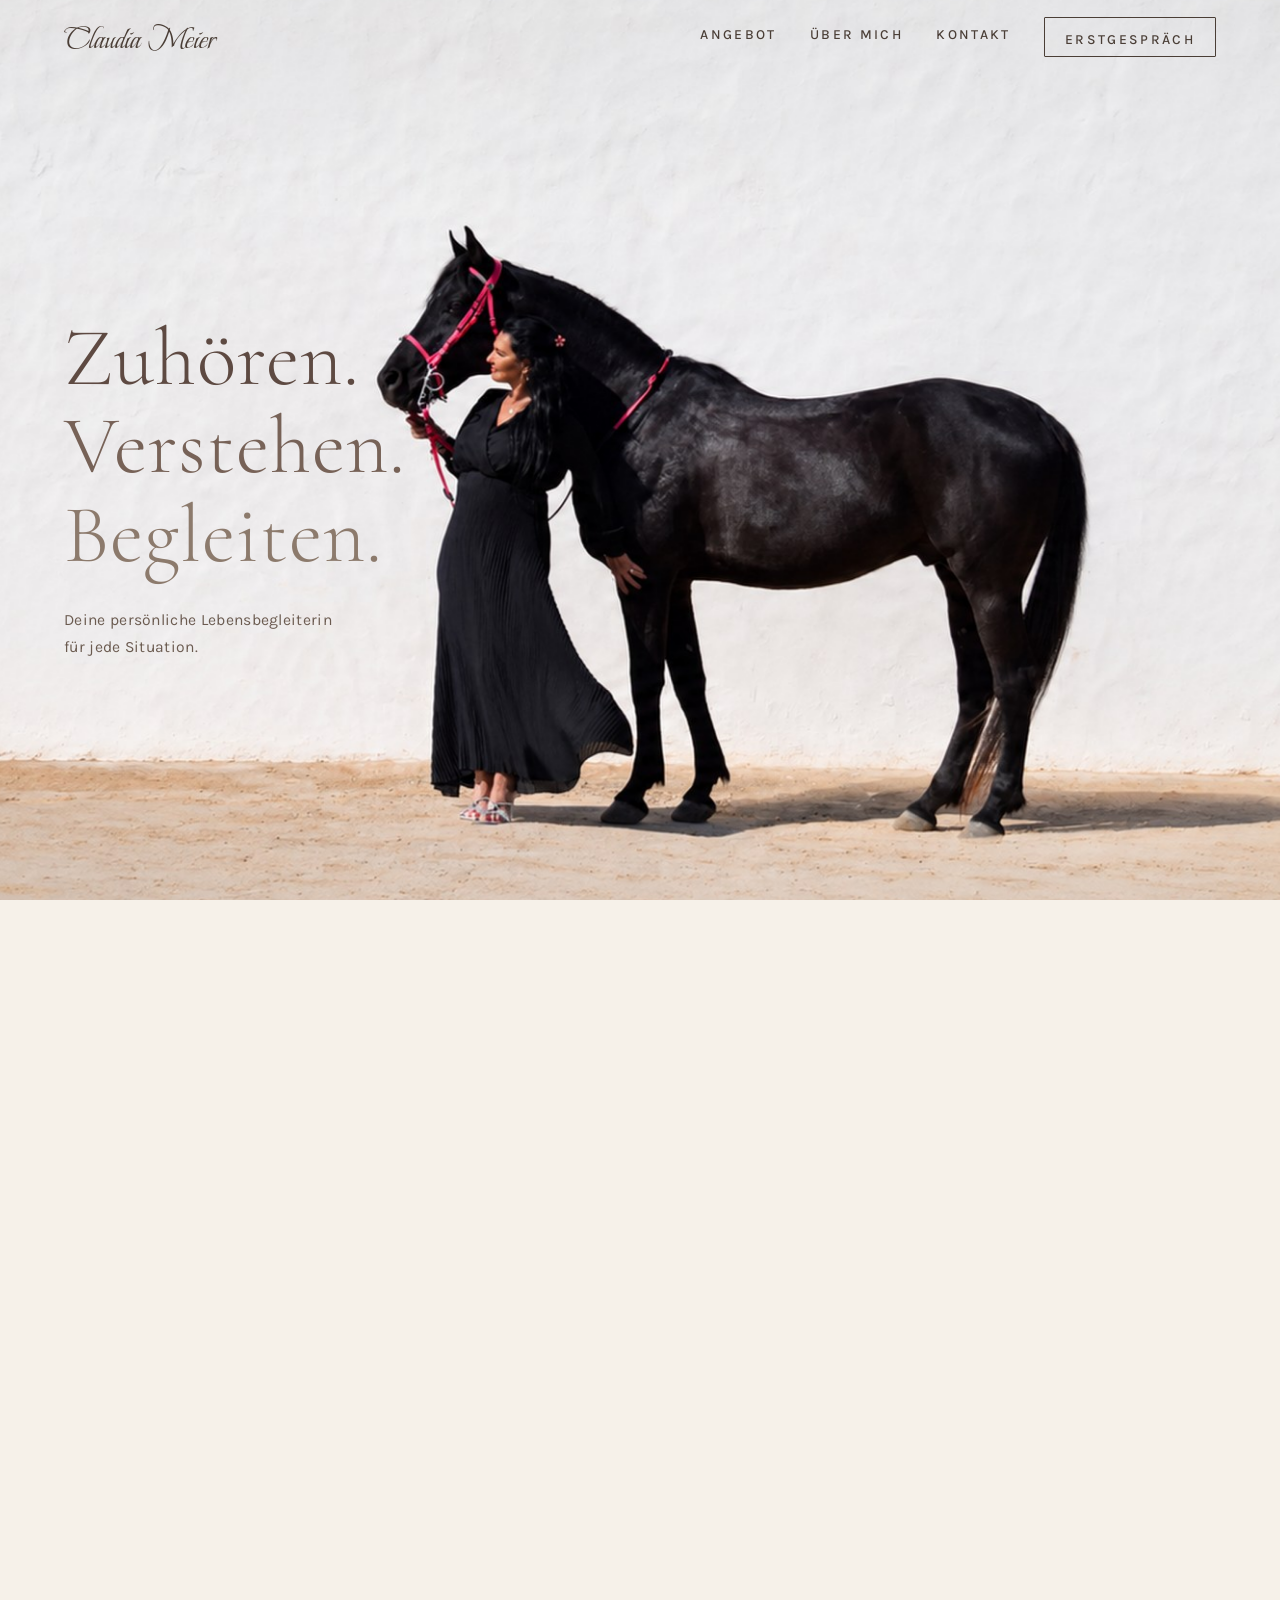
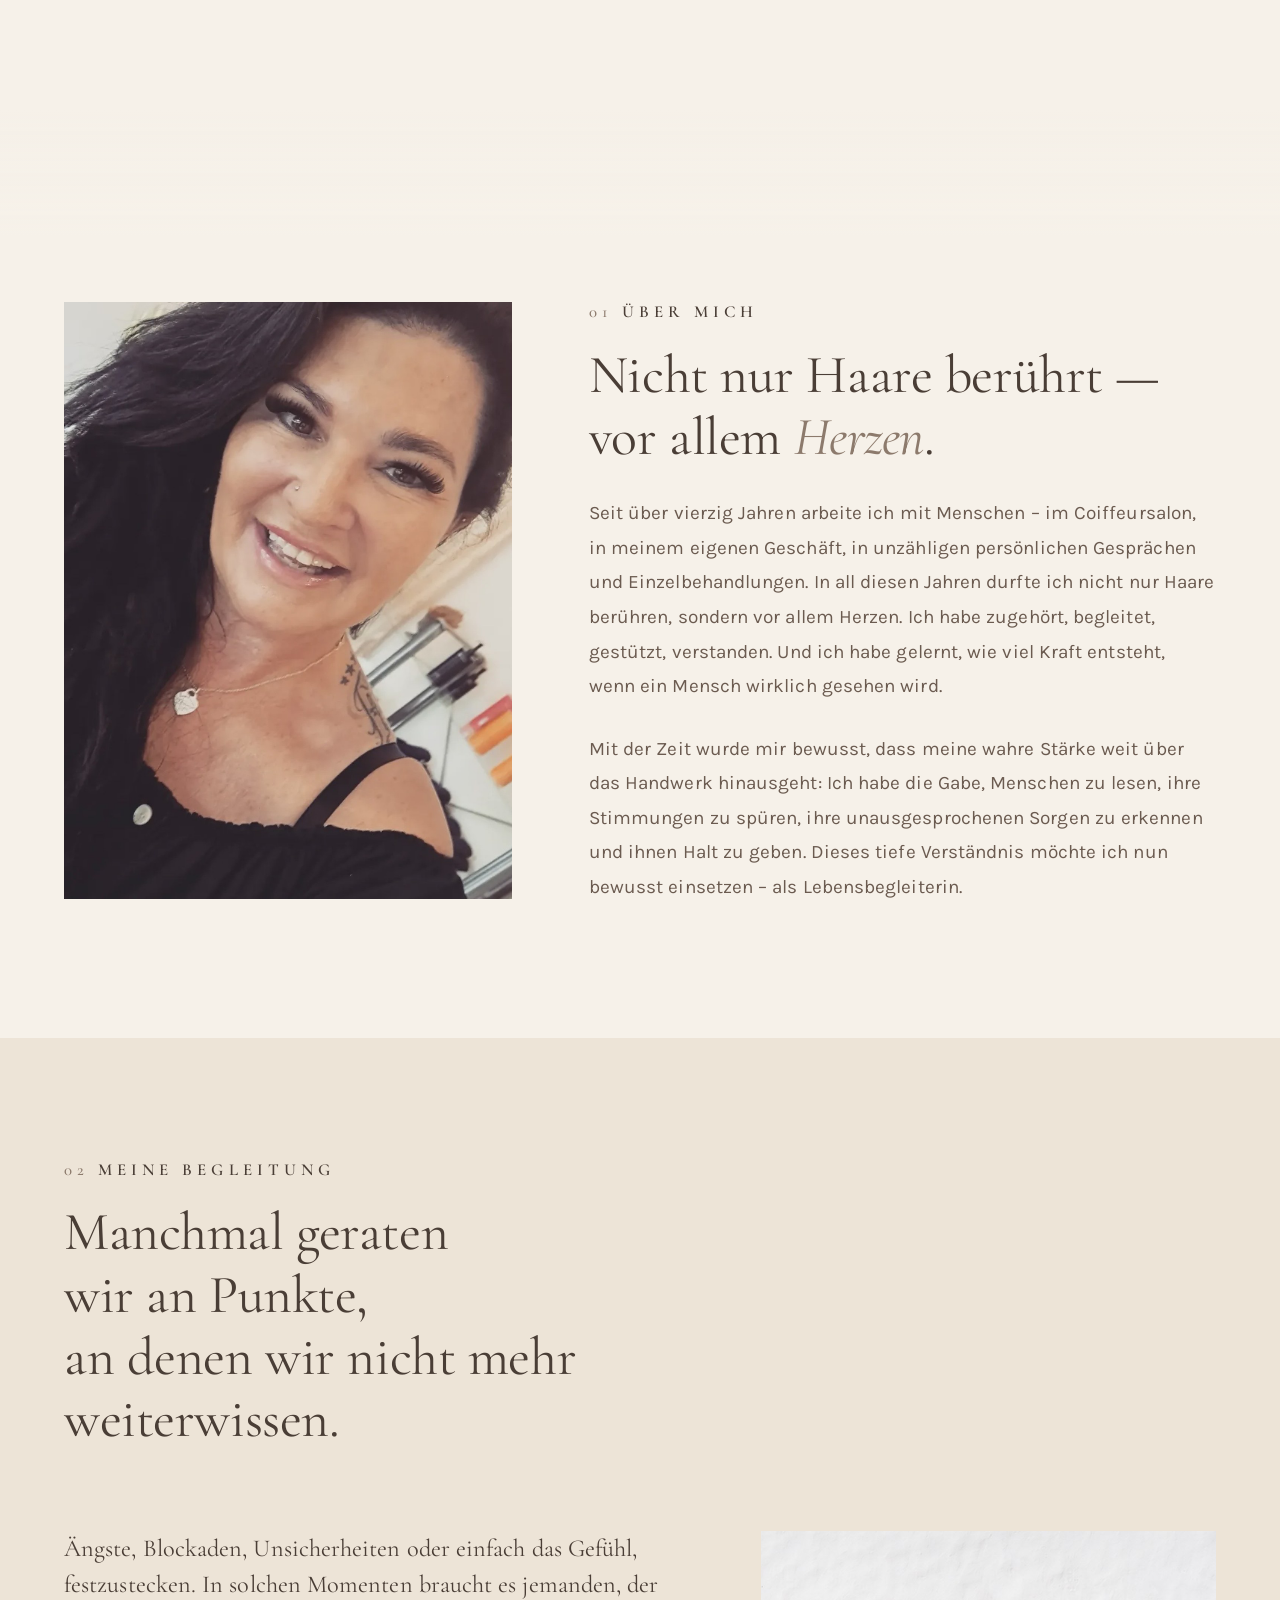
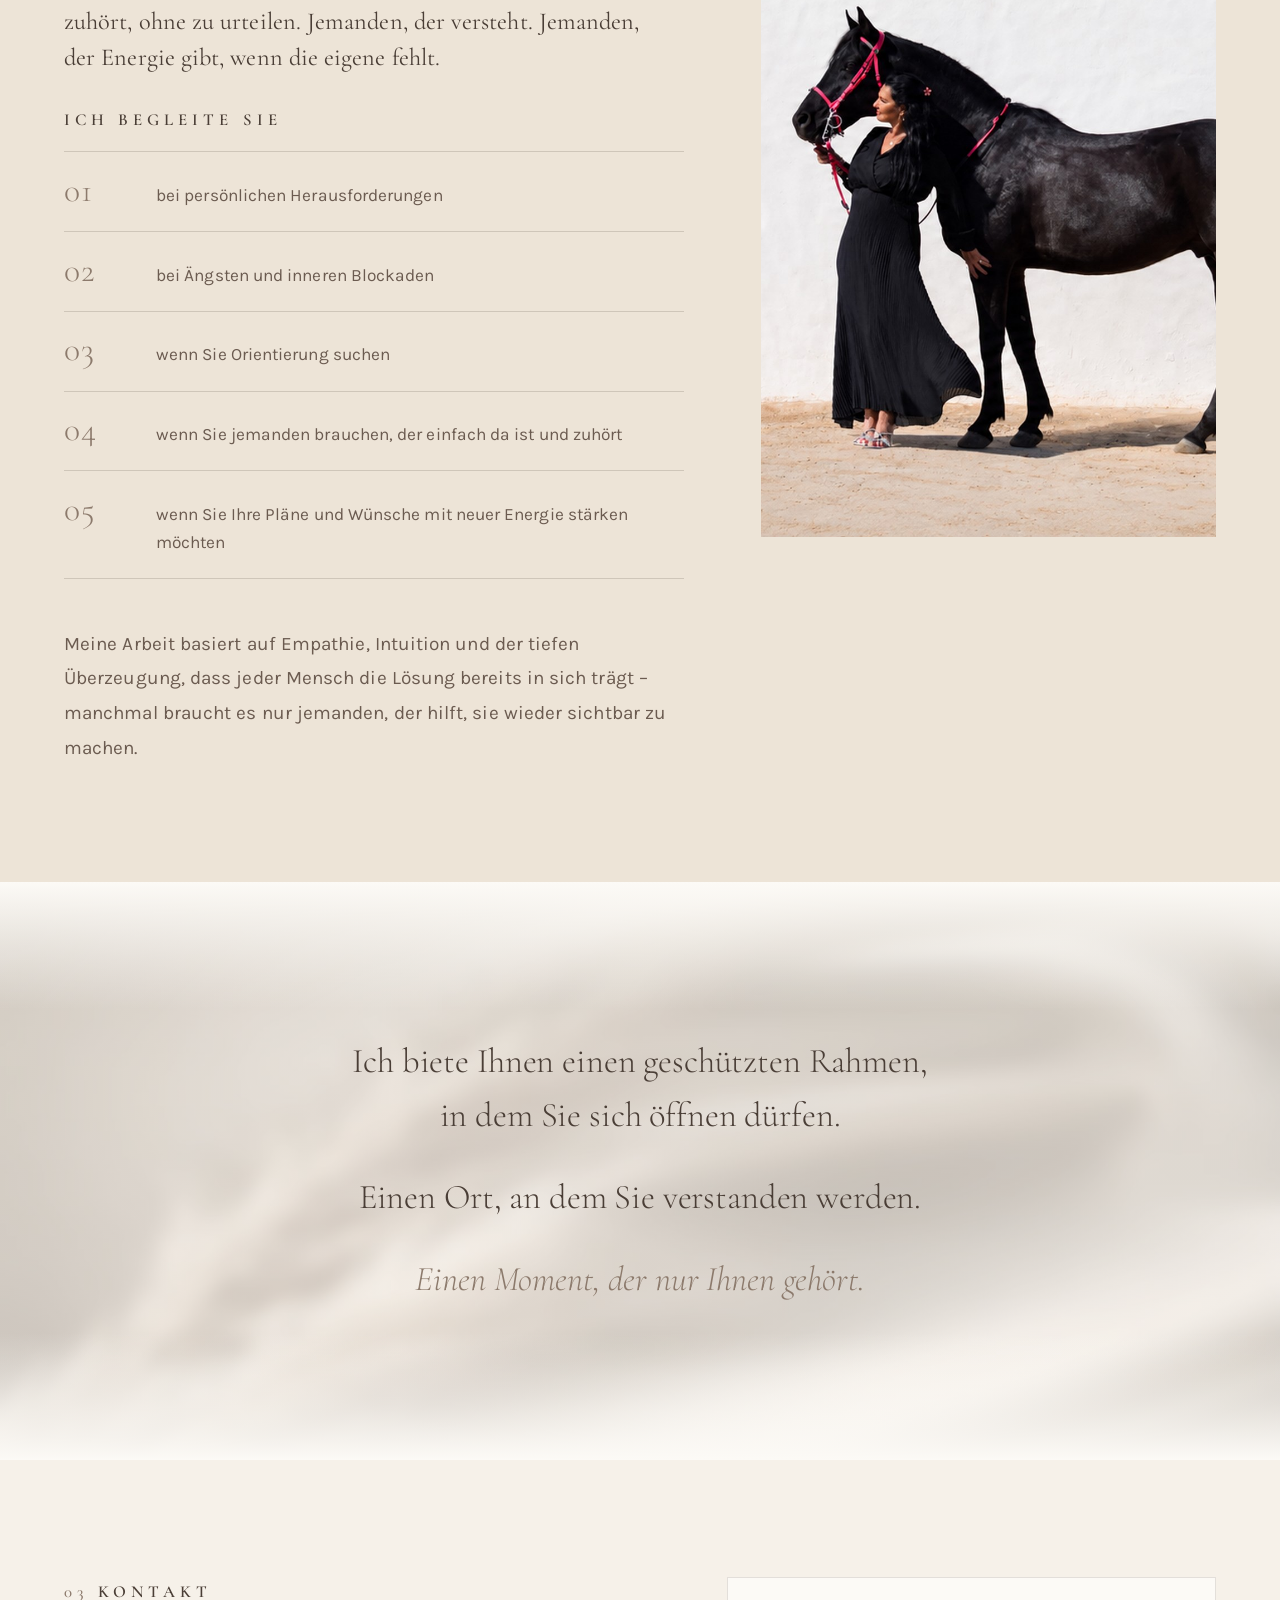
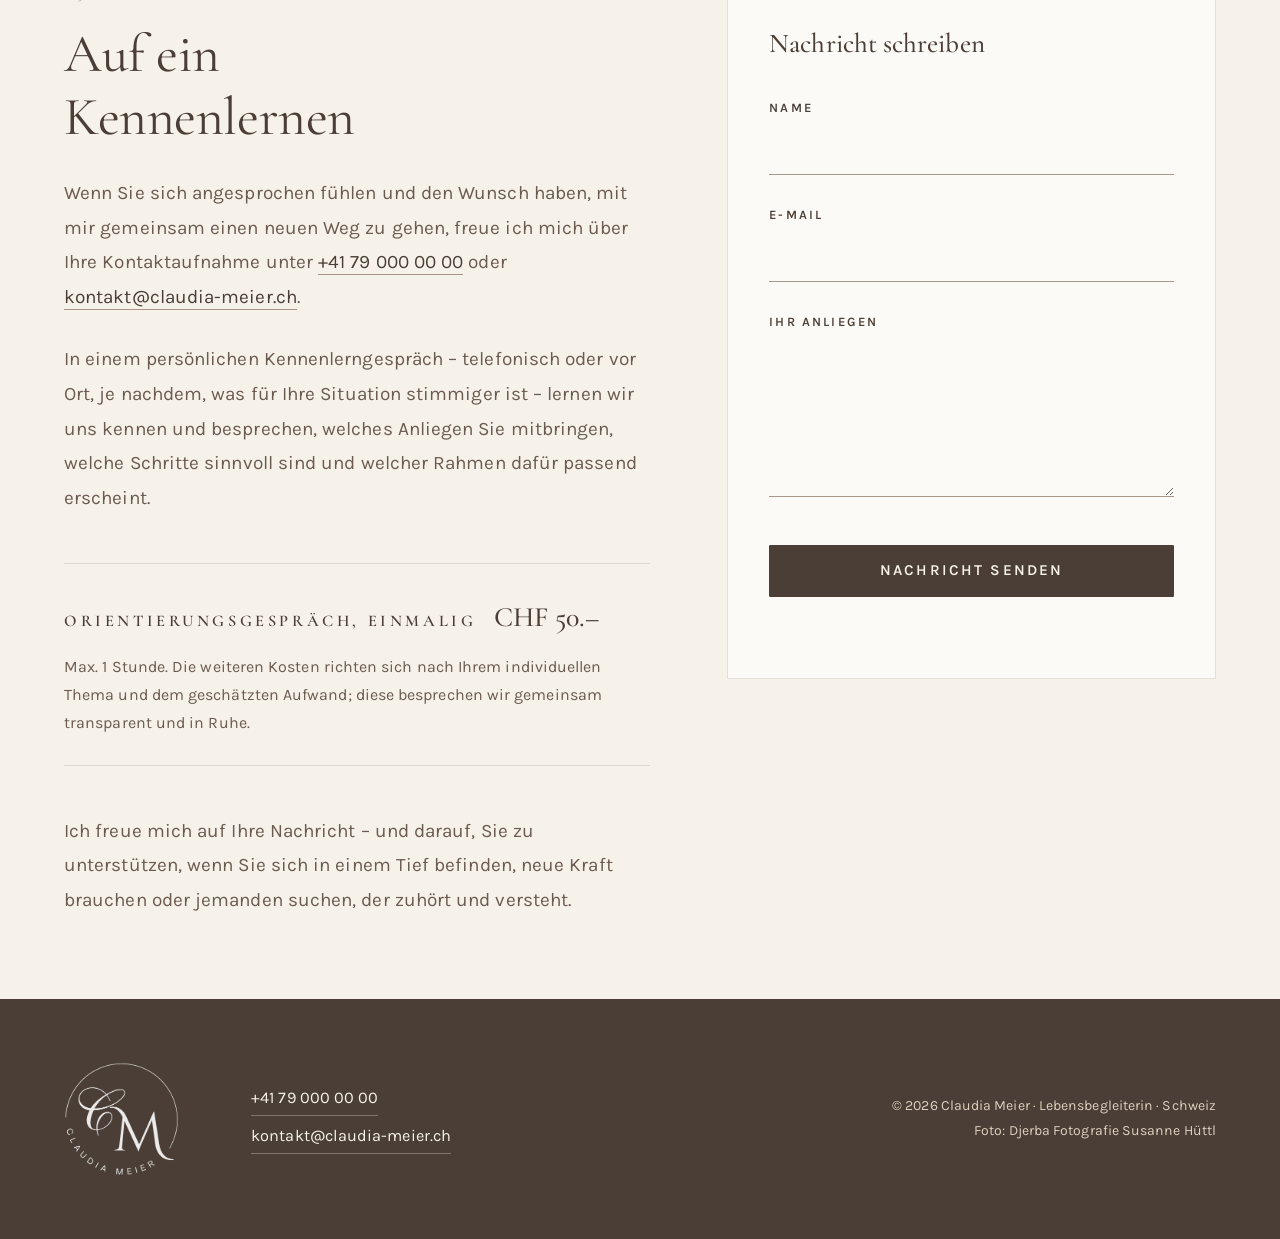
==== index.html @ 37a74e4a "Clear photograph at rest, warmer top bar, finer headline, quote texture Rebuilt after the container " ====
<!DOCTYPE html>
<html lang="de-CH">
<head>
<meta charset="utf-8">
<meta name="viewport" content="width=device-width, initial-scale=1">
<title>Claudia Meier — Lebensbegleiterin</title>
<meta name="description" content="Claudia Meier, Lebensbegleiterin in der Schweiz. Zuhören, verstehen, begleiten — ein geschützter Rahmen für persönliche Herausforderungen, Ängste und innere Blockaden.">
<meta name="theme-color" content="#F6F1E9">
<link rel="icon" href="images/favicon.svg" type="image/svg+xml">

<link rel="preconnect" href="https://fonts.googleapis.com">
<link rel="preconnect" href="https://fonts.gstatic.com" crossorigin>
<link href="https://fonts.googleapis.com/css2?family=Beau+Rivage&family=Cormorant:wght@300;400&family=Cormorant+Garamond:ital,wght@0,300;0,400;0,500;0,600;1,300;1,400&family=Karla:ital,wght@0,300;0,400;0,500;0,600;1,400&display=swap" rel="stylesheet">
<link rel="stylesheet" href="css/style.css">
<script>document.documentElement.classList.add('js')</script>
</head>
<body>

<a class="skip-link" href="#ueber-mich">Zum Inhalt springen</a>

<header class="nav" id="nav">
  <div class="nav__inner">
    <a class="nav__name" href="#top">Claudia Meier</a>
    <nav class="nav__links" id="navLinks" aria-label="Hauptnavigation">
      <a href="#angebot">Angebot</a>
      <a href="#ueber-mich">Über mich</a>
      <a href="#kontakt">Kontakt</a>
      <a class="nav__cta" href="#kontakt">Erstgespräch</a>
    </nav>
    <button class="nav__toggle" id="navToggle" aria-expanded="false" aria-controls="navLinks">
      <span>Menü</span><span class="nav__bars" aria-hidden="true"><i></i><i></i></span>
    </button>
  </div>
</header>

<!-- ============================================================
     HERO — a sticky stage roughly 150vh tall. The photograph is
     sharp and bright at the top and softens as the stage scrolls
     past, so the next section rises out of it rather than
     replacing it. --p (0 → 1) carries the whole transition.
     ============================================================ -->
<section class="stage" id="top">
  <div class="stage__pin">
    <figure class="shot">
      <img src="images/hero-pferd.jpg"
           alt="Claudia Meier im schwarzen Kleid neben ihrem schwarzen Pferd vor einer weiss gekalkten Wand"
           fetchpriority="high">
    </figure>
    <div class="shot__wash" aria-hidden="true"></div>
    <div class="shot__fade" aria-hidden="true"></div>

    <div class="hero">
      <div class="hero__type">
        <h1 class="hero__title">
          <span class="l1">Zuhören.</span>
          <span class="l2">Verstehen.</span>
          <span class="l3">Begleiten.</span>
        </h1>
        <p class="hero__tag">Deine persönliche Lebensbegleiterin für jede Situation.</p>
      </div>
    </div>
  </div>
</section>

<!-- ============ ÜBER MICH ============ -->
<section class="ueber" id="ueber-mich">
  <div class="ueber__grid">
    <figure class="ueber__shot reveal">
      <img src="images/claudia-portrait.jpg" alt="Porträt von Claudia Meier" loading="lazy">
    </figure>

    <div class="ueber__text">
      <p class="eyebrow reveal"><span>01</span> Über mich</p>
      <h2 class="h2 reveal">Nicht nur Haare berührt —<br>vor allem <em>Herzen</em>.</h2>

      <div class="prose reveal">
        <p>Seit über vierzig Jahren arbeite ich mit Menschen – im Coiffeursalon, in meinem eigenen Geschäft, in unzähligen persönlichen Gesprächen und Einzelbehandlungen. In all diesen Jahren durfte ich nicht nur Haare berühren, sondern vor allem Herzen. Ich habe zugehört, begleitet, gestützt, verstanden. Und ich habe gelernt, wie viel Kraft entsteht, wenn ein Mensch wirklich gesehen wird.</p>
        <p>Mit der Zeit wurde mir bewusst, dass meine wahre Stärke weit über das Handwerk hinausgeht: Ich habe die Gabe, Menschen zu lesen, ihre Stimmungen zu spüren, ihre unausgesprochenen Sorgen zu erkennen und ihnen Halt zu geben. Dieses tiefe Verständnis möchte ich nun bewusst einsetzen – als Lebensbegleiterin.</p>
      </div>
    </div>
  </div>
</section>

<!-- ============ ANGEBOT ============ -->
<section class="angebot" id="angebot">
  <div class="angebot__head">
    <p class="eyebrow reveal"><span>02</span> Meine Begleitung</p>
    <h2 class="h2 h2--wide reveal">Manchmal geraten wir an Punkte,<br>an denen wir nicht mehr weiterwissen.</h2>
  </div>

  <div class="angebot__grid">
    <div class="angebot__body">
      <p class="lead reveal">Ängste, Blockaden, Unsicherheiten oder einfach das Gefühl, festzustecken. In solchen Momenten braucht es jemanden, der zuhört, ohne zu urteilen. Jemanden, der versteht. Jemanden, der Energie gibt, wenn die eigene fehlt.</p>

      <p class="label reveal">Ich begleite Sie</p>
      <ol class="index">
        <li class="reveal"><span class="index__n">01</span><span>bei persönlichen Herausforderungen</span></li>
        <li class="reveal"><span class="index__n">02</span><span>bei Ängsten und inneren Blockaden</span></li>
        <li class="reveal"><span class="index__n">03</span><span>wenn Sie Orientierung suchen</span></li>
        <li class="reveal"><span class="index__n">04</span><span>wenn Sie jemanden brauchen, der einfach da ist und zuhört</span></li>
        <li class="reveal"><span class="index__n">05</span><span>wenn Sie Ihre Pläne und Wünsche mit neuer Energie stärken möchten</span></li>
      </ol>

      <div class="prose reveal">
        <p>Meine Arbeit basiert auf Empathie, Intuition und der tiefen Überzeugung, dass jeder Mensch die Lösung bereits in sich trägt – manchmal braucht es nur jemanden, der hilft, sie wieder sichtbar zu machen.</p>
      </div>
    </div>

    <figure class="angebot__shot reveal">
      <img src="images/detail-begegnung.jpg" alt="Claudia Meier steht dicht neben dem Kopf ihres schwarzen Pferdes" loading="lazy">
    </figure>
  </div>
</section>

<!-- ============ ZITAT ============ -->
<section class="quote">
  <div class="quote__bg" aria-hidden="true"></div>
  <blockquote class="quote__text reveal">
    <p>Ich biete Ihnen einen geschützten Rahmen,<br>in dem Sie sich öffnen dürfen.</p>
    <p>Einen Ort, an dem Sie verstanden werden.</p>
    <p><em>Einen Moment, der nur Ihnen gehört.</em></p>
  </blockquote>
</section>

<!-- ============ KONTAKT ============ -->
<section class="kontakt" id="kontakt">
  <div class="kontakt__grid">
    <div class="kontakt__text">
      <p class="eyebrow reveal"><span>03</span> Kontakt</p>
      <h2 class="h2 reveal">Auf ein<br>Kennenlernen</h2>

      <div class="prose reveal">
        <p>Wenn Sie sich angesprochen fühlen und den Wunsch haben, mit mir gemeinsam einen neuen Weg zu gehen, freue ich mich über Ihre Kontaktaufnahme unter <a class="link" href="tel:+41790000000">+41&nbsp;79&nbsp;000&nbsp;00&nbsp;00</a> oder <a class="link" href="mailto:kontakt@claudia-meier.ch">kontakt@claudia-meier.ch</a>.</p>
        <p>In einem persönlichen Kennenlerngespräch – telefonisch oder vor Ort, je nachdem, was für Ihre Situation stimmiger ist – lernen wir uns kennen und besprechen, welches Anliegen Sie mitbringen, welche Schritte sinnvoll sind und welcher Rahmen dafür passend erscheint.</p>
      </div>

      <div class="rate reveal">
        <p class="rate__line"><span class="rate__what">Orientierungsgespräch, einmalig</span><span class="rate__price">CHF 50.–</span></p>
        <p class="rate__note">Max. 1 Stunde. Die weiteren Kosten richten sich nach Ihrem individuellen Thema und dem geschätzten Aufwand; diese besprechen wir gemeinsam transparent und in Ruhe.</p>
      </div>

      <div class="prose reveal">
        <p>Ich freue mich auf Ihre Nachricht – und darauf, Sie zu unterstützen, wenn Sie sich in einem Tief befinden, neue Kraft brauchen oder jemanden suchen, der zuhört und versteht.</p>
      </div>
    </div>

    <div class="kontakt__form reveal">
      <form id="contactForm" novalidate>
        <p class="form__title">Nachricht schreiben</p>
        <div class="field">
          <label for="name">Name</label>
          <input type="text" id="name" name="name" autocomplete="name" required>
        </div>
        <div class="field">
          <label for="email">E-Mail</label>
          <input type="email" id="email" name="email" autocomplete="email" required>
        </div>
        <div class="field">
          <label for="message">Ihr Anliegen</label>
          <textarea id="message" name="message" rows="5" required></textarea>
        </div>
        <p class="hp" aria-hidden="true">
          <label for="website">Bitte leer lassen</label>
          <input type="text" id="website" name="website" tabindex="-1" autocomplete="off">
        </p>
        <button class="btn btn--full" type="submit">Nachricht senden</button>
        <p class="form__status" id="formStatus" role="status" aria-live="polite"></p>
      </form>
    </div>
  </div>
</section>

<!-- ============ FOOTER ============ -->
<footer class="foot">
  <div class="foot__inner">
    <img class="foot__logo" src="images/cm-logo.png" alt="Claudia Meier" loading="lazy" width="150" height="148">
    <div class="foot__contact">
      <a href="tel:+41790000000">+41 79 000 00 00</a>
      <a href="mailto:kontakt@claudia-meier.ch">kontakt@claudia-meier.ch</a>
    </div>
    <p class="foot__copy">&copy; <span id="year">2026</span> Claudia Meier · Lebensbegleiterin · Schweiz<br>
      Foto: Djerba Fotografie Susanne Hüttl</p>
  </div>
</footer>

<script src="js/main.js"></script>
</body>
</html>
---- css/style.css ----
/* =========================================================
   Claudia Meier — Lebensbegleiterin

   Palette — light warm neutrals, from the mood board.
   Lighter grounds than before, and more contrast, not less:
   espresso on cream reads at 9.2:1.

     Ivory    #FCFAF6   Cream    #F6F1E9
     Sand     #EDE4D7   Almond   #DDD0BE
     Stone    #A8968A   Clay     #8C7A6C
     Umber    #6B5B50   Espresso #4A3E36

   Clay is a large-text colour (3.7:1) and Stone is decorative
   only (2.5:1) — neither may carry a label or a caption.

   Cormorant Garamond  headings, quiet and high-contrast
   Karla               navigation, body copy, labels
   Beau Rivage         her name, once, in the header
   ========================================================= */

:root{
  --ivory:#FCFAF6;
  --cream:#F6F1E9;
  --sand:#EDE4D7;
  --almond:#DDD0BE;
  --stone:#A8968A;
  --clay:#8C7A6C;
  --umber:#6B5B50;
  --espresso:#4A3E36;

  --p:0;

  --f-display:'Cormorant Garamond','Iowan Old Style',Georgia,serif;
  --f-script:'Beau Rivage','Snell Roundhand',cursive;
  --f-body:'Karla','Helvetica Neue',Arial,sans-serif;

  --s1:.5rem; --s2:1rem; --s3:1.75rem; --s4:3rem; --s5:5rem;
  --s6:clamp(5.5rem,13vh,9rem);

  --gutter:clamp(1.4rem,5vw,5.5rem);
  --measure:60ch;
  --nav-h:74px;
  --line:rgba(74,62,54,.14);
}

*,*::before,*::after{box-sizing:border-box}

html{
  -webkit-text-size-adjust:100%;
  scroll-behavior:smooth;
  scroll-padding-top:var(--nav-h);
  background:var(--cream);
}

body{
  margin:0;background:var(--cream);color:var(--umber);
  font-family:var(--f-body);
  font-size:clamp(1.0625rem,.34vw + 1rem,1.1875rem);
  line-height:1.82;letter-spacing:.004em;
  -webkit-font-smoothing:antialiased;overflow-x:hidden;
}

img{max-width:100%;display:block}
::selection{background:var(--almond);color:var(--espresso)}

.skip-link{position:absolute;left:-9999px;top:0;z-index:300;background:var(--espresso);color:var(--cream);padding:.75rem 1.25rem}
.skip-link:focus{left:0}
:focus-visible{outline:2px solid var(--clay);outline-offset:3px}

/* ---------------------------------------------------------
   Type
   --------------------------------------------------------- */

.h2{
  font-family:var(--f-display);font-weight:400;
  font-size:clamp(2.2rem,4.2vw,3.7rem);
  line-height:1.16;letter-spacing:-.008em;
  margin:0 0 var(--s3);color:var(--espresso);
  text-wrap:balance;
}
.h2--wide{max-width:20ch}
.h2 em{font-style:italic;color:var(--clay)}

/* a tracked serif rule for the small headings, from the mood board */
.eyebrow{
  margin:0 0 var(--s2);font-family:var(--f-display);
  font-size:1.05rem;font-weight:600;
  letter-spacing:.3em;text-transform:uppercase;color:var(--espresso);
}
.eyebrow span{color:var(--clay);font-weight:500}
.eyebrow span::after{content:'  '}

.label{
  margin:0 0 var(--s2);font-family:var(--f-display);
  font-size:1.05rem;font-weight:600;letter-spacing:.3em;
  text-transform:uppercase;color:var(--espresso);
}

.prose p{margin:0 0 var(--s3);max-width:var(--measure)}
.prose p:last-child{margin-bottom:0}

.lead{
  margin:0 0 var(--s3);max-width:50ch;
  font-family:var(--f-display);font-weight:400;
  font-size:clamp(1.35rem,1.9vw,1.75rem);line-height:1.5;
  color:var(--espresso);
}

.link{color:var(--espresso);text-decoration:none;border-bottom:1px solid var(--stone);padding-bottom:1px;transition:border-color .3s ease}
.link:hover{border-bottom-color:var(--espresso)}

.btn{
  display:inline-flex;align-items:center;justify-content:center;
  background:var(--espresso);color:var(--cream);
  font-family:var(--f-body);font-size:.95rem;font-weight:600;
  letter-spacing:.14em;text-transform:uppercase;line-height:1;
  padding:1.1rem 2rem;border:1px solid var(--espresso);border-radius:1px;
  text-decoration:none;cursor:pointer;
  transition:background-color .4s ease,color .4s ease;
}
.btn:hover{background:transparent;color:var(--espresso)}
.btn--full{width:100%;margin-top:var(--s1)}

/* ---------------------------------------------------------
   Navigation
   --------------------------------------------------------- */

.nav{
  position:fixed;inset:0 0 auto 0;z-index:200;
  background:rgba(246,241,233,0);
  transition:background-color .6s ease,box-shadow .6s ease,backdrop-filter .6s ease;
}
.nav.is-set{
  /* the warmer, darker band from version one, not the near-white of v2 */
  background:rgba(235,226,213,.93);
  -webkit-backdrop-filter:blur(16px) saturate(1.1);backdrop-filter:blur(16px) saturate(1.1);
  box-shadow:0 1px 0 rgba(74,62,54,.13);
}
.nav__inner{
  max-width:1440px;margin-inline:auto;padding:0 var(--gutter);height:var(--nav-h);
  display:flex;align-items:center;justify-content:space-between;gap:var(--s3);
}
.nav__name{font-family:var(--f-script);font-size:2rem;line-height:1;color:var(--espresso);text-decoration:none;padding-top:.2em}
.nav__links{display:flex;align-items:center;gap:clamp(1.3rem,2.6vw,2.4rem)}
.nav__links a{
  color:var(--espresso);text-decoration:none;
  font-size:.86rem;font-weight:500;letter-spacing:.17em;text-transform:uppercase;
  position:relative;padding-bottom:4px;
}
.nav__links a:not(.nav__cta)::after{
  content:'';position:absolute;left:0;bottom:0;width:100%;height:1px;
  background:var(--clay);transform:scaleX(0);transform-origin:right;
  transition:transform .45s cubic-bezier(.2,.7,.3,1);
}
.nav__links a:not(.nav__cta):hover::after{transform:scaleX(1);transform-origin:left}
.nav__cta{
  border:1px solid var(--espresso);padding:.62rem 1.25rem;border-radius:1px;
  transition:background-color .4s ease,color .4s ease;
}
.nav__cta:hover{background:var(--espresso);color:var(--cream)}

.nav__toggle{
  display:none;align-items:center;gap:.6rem;background:none;border:none;padding:.5rem 0;
  cursor:pointer;color:var(--espresso);font-family:var(--f-body);
  font-size:.86rem;font-weight:600;letter-spacing:.17em;text-transform:uppercase;
}
.nav__bars{display:flex;flex-direction:column;gap:5px;width:24px}
.nav__bars i{display:block;height:1px;background:var(--espresso);transition:transform .35s ease}
.nav__toggle[aria-expanded="true"] .nav__bars i:first-child{transform:translateY(3px) rotate(9deg)}
.nav__toggle[aria-expanded="true"] .nav__bars i:last-child{transform:translateY(-3px) rotate(-9deg)}

/* ---------------------------------------------------------
   Hero stage
   --------------------------------------------------------- */

.stage{position:relative;height:190vh}       /* longer travel = gentler */
.stage__pin{position:sticky;top:0;height:100svh;overflow:hidden;background:var(--cream)}

.shot{margin:0;position:absolute;inset:-5%}
.shot img{
  width:100%;height:100%;object-fit:cover;object-position:60% 48%;
  transform:scale(calc(1 + var(--p) * .05));
  filter:blur(calc(var(--p) * 9px));
  opacity:calc(1 - var(--p) * .14);
  will-change:transform,filter,opacity;
}
.shot__wash{
  position:absolute;inset:0;pointer-events:none;opacity:var(--p);
  background:linear-gradient(180deg,rgba(252,250,246,.34) 0%,rgba(237,228,215,.46) 55%,rgba(221,208,190,.40) 100%);
}
/* The photograph is completely clear at rest — no blur, no veil. Everything
   below is tied to --p, so it only begins once the page is actually moving,
   and the bottom edge dissolves rather than ending on a line. */
.shot__fade{
  position:absolute;inset:auto 0 0 0;height:52%;pointer-events:none;
  opacity:var(--p);
  background:linear-gradient(to top,
    var(--cream) 0%, rgba(246,241,233,.92) 18%, rgba(246,241,233,.64) 38%,
    rgba(246,241,233,.28) 62%, rgba(246,241,233,0) 100%);
}

.hero{
  position:relative;z-index:2;height:100%;
  max-width:1440px;margin-inline:auto;padding:var(--nav-h) var(--gutter) 0;
  display:flex;align-items:center;
}
.hero__type{max-width:46%;will-change:transform}

.hero__title{
  margin:0;font-family:'Cormorant','Cormorant Garamond',Georgia,serif;font-weight:300;
  font-size:clamp(2.9rem,6.4vw,5.8rem);
  line-height:1.08;letter-spacing:.012em;
}
.hero__title span{display:block;will-change:transform,opacity}
/* each line a step lighter than the one above — the lightest still clears
   3.1:1 on the wall, which is as pale as this may go and stay readable */
.hero__title .l1{color:#5E4A42}
.hero__title .l2{color:#776257}
.hero__title .l3{color:#8C7A6C}

.hero__tag{
  margin:var(--s3) 0 0;max-width:36ch;
  font-size:clamp(.98rem,1.1vw,1.12rem);font-weight:400;line-height:1.7;
  letter-spacing:.02em;color:var(--umber);text-wrap:balance;
  will-change:opacity,transform;
}

/* ---------------------------------------------------------
   Sections
   --------------------------------------------------------- */

/* the first section rises out of the photograph instead of cutting it off */
.ueber{
  position:relative;padding:calc(var(--s6) + 6vh) 0 var(--s6);
  background:linear-gradient(to bottom,rgba(246,241,233,0) 0,var(--cream) 14vh);
}
.ueber__grid{
  max-width:1440px;margin-inline:auto;padding-inline:var(--gutter);
  display:grid;grid-template-columns:minmax(0,5fr) minmax(0,7fr);
  gap:clamp(2.5rem,6vw,5.5rem);align-items:center;
}
.ueber__shot{margin:0;overflow:hidden;background:var(--sand)}
.ueber__shot img{width:100%;aspect-ratio:3/4;object-fit:cover;object-position:52% 30%}
.ueber__text{padding-block:var(--s2)}

.angebot{background:var(--sand);padding:var(--s6) 0}
.angebot__head{max-width:1440px;margin-inline:auto;padding-inline:var(--gutter);margin-bottom:var(--s5)}
.angebot__grid{
  max-width:1440px;margin-inline:auto;padding-inline:var(--gutter);
  display:grid;grid-template-columns:minmax(0,6fr) minmax(0,4.4fr);
  gap:clamp(2.5rem,6vw,5.5rem);align-items:start;
}
.angebot__shot{margin:0;overflow:hidden;background:var(--almond);position:sticky;top:calc(var(--nav-h) + var(--s3))}
.angebot__shot img{width:100%;aspect-ratio:3/4;object-fit:cover;object-position:46% 38%}
.angebot .prose{margin-top:var(--s4)}

/* numerals set large and quiet, the way the mood board sets them */
.index{list-style:none;margin:0;padding:0}
.index li{
  display:grid;grid-template-columns:4.75rem 1fr;gap:1rem;align-items:baseline;
  padding:1.35rem 0;border-top:1px solid rgba(74,62,54,.18);
  font-size:1.08rem;line-height:1.6;color:var(--umber);
  transition:padding-left .45s cubic-bezier(.2,.7,.3,1);
}
.index li:last-child{border-bottom:1px solid rgba(74,62,54,.18)}
.index li:hover{padding-left:.6rem}
.index__n{
  font-family:var(--f-display);font-weight:300;font-size:2.1rem;
  line-height:1;letter-spacing:.02em;color:var(--clay);
}

.quote{position:relative;isolation:isolate;overflow:hidden;background:var(--ivory);padding:clamp(6rem,17vh,10rem) var(--gutter)}
/* pampas on the left flowing into silk on the right, blended across a wide
   feather so the two textures meet without a seam. Background only: the
   wash on top keeps it well behind the words. */
.quote__bg{
  position:absolute;inset:0;z-index:-1;
  background:
    linear-gradient(rgba(252,250,246,.56),rgba(252,250,246,.56)),
    url('../images/texture-quote.jpg') center/cover no-repeat;
}
.quote__bg::after{
  content:'';position:absolute;inset:0;
  background:linear-gradient(to bottom,var(--ivory) 0%,rgba(252,250,246,0) 22%,rgba(252,250,246,0) 78%,var(--ivory) 100%);
}
.quote__text{
  position:relative;max-width:44rem;margin:0 auto;text-align:center;
  font-family:var(--f-display);font-weight:300;
  font-size:clamp(1.6rem,2.7vw,2.4rem);line-height:1.56;letter-spacing:-.004em;
  color:var(--espresso);text-wrap:balance;
}
.quote__text p{margin:0 0 var(--s3)}
.quote__text p:last-child{margin-bottom:0}
.quote__text em{font-style:italic;color:var(--clay)}

.kontakt{background:var(--cream);padding:var(--s6) 0 clamp(4rem,9vh,6rem)}
.kontakt__grid{
  max-width:1440px;margin-inline:auto;padding-inline:var(--gutter);
  display:grid;grid-template-columns:minmax(0,6fr) minmax(0,5fr);
  gap:clamp(3rem,6vw,5.5rem);align-items:start;
}
.rate{margin:var(--s4) 0;max-width:var(--measure);padding:var(--s3) 0;border-block:1px solid var(--line)}
.rate__line{display:flex;flex-wrap:wrap;align-items:baseline;gap:.4rem 1.1rem;margin:0 0 .6rem}
.rate__what{font-family:var(--f-display);font-size:1.02rem;font-weight:600;letter-spacing:.22em;text-transform:uppercase;color:var(--espresso)}
.rate__price{font-family:var(--f-display);font-weight:500;font-size:1.75rem;white-space:nowrap;color:var(--espresso)}
.rate__note{margin:0;font-size:1rem;line-height:1.75}

.kontakt__form{position:sticky;top:calc(var(--nav-h) + var(--s3));background:var(--ivory);border:1px solid var(--line);padding:clamp(1.9rem,3.2vw,2.6rem)}
.form__title{margin:0 0 var(--s3);font-family:var(--f-display);font-weight:500;font-size:1.7rem;color:var(--espresso)}
.field{margin-bottom:var(--s3)}
.field label{display:block;margin-bottom:.5rem;font-size:.8rem;font-weight:600;letter-spacing:.17em;text-transform:uppercase;color:var(--espresso)}
.field input,.field textarea{
  width:100%;background:transparent;border:none;border-bottom:1px solid var(--stone);border-radius:0;
  padding:.6rem 0;font-family:var(--f-body);font-size:1.0625rem;line-height:1.6;color:var(--espresso);
  transition:border-color .3s ease;
}
.field textarea{resize:vertical;min-height:7rem}
.field input:focus,.field textarea:focus{outline:none;border-bottom-color:var(--espresso)}
.field input[aria-invalid="true"],.field textarea[aria-invalid="true"]{border-bottom-color:var(--clay);border-bottom-width:2px}
.hp{position:absolute;left:-9999px;width:1px;height:1px;overflow:hidden}
.form__status{margin:var(--s2) 0 0;min-height:1.5rem;font-size:.98rem;line-height:1.6;color:var(--espresso)}

.foot{background:var(--espresso);color:var(--cream);padding:clamp(3rem,7vh,4.5rem) 0}
.foot__inner{
  max-width:1440px;margin-inline:auto;padding-inline:var(--gutter);
  display:flex;flex-wrap:wrap;align-items:center;gap:var(--s3) clamp(2rem,6vw,4.5rem);
}
.foot__logo{width:clamp(96px,9vw,132px);height:auto;filter:brightness(0) invert(1);opacity:.9}
.foot__contact{display:flex;flex-direction:column;gap:.35rem}
.foot__contact a{color:var(--cream);text-decoration:none;font-size:1.02rem;border-bottom:1px solid rgba(246,241,233,.3);padding-bottom:2px;width:fit-content;transition:border-color .3s ease}
.foot__contact a:hover{border-bottom-color:var(--cream)}
.foot__copy{margin:0;margin-left:auto;font-size:.88rem;line-height:1.75;color:var(--almond);text-align:right}

/* ---------------------------------------------------------
   Reveal — short and soft, on everything that is read
   --------------------------------------------------------- */

/* Hidden only in a scripted document, so a failed script can never leave
   the page blank. Short and soft: nine pixels and just over half a second. */
html.js .reveal{
  opacity:0;transform:translateY(9px);
  transition:opacity .62s cubic-bezier(.22,.7,.25,1),transform .62s cubic-bezier(.22,.7,.25,1);
}
html.js .reveal.is-in{opacity:1;transform:none}

/* ---------------------------------------------------------
   Responsive
   --------------------------------------------------------- */

@media (max-width:1100px){ .hero__type{max-width:56%} }

@media (max-width:900px){
  .ueber__grid,.angebot__grid,.kontakt__grid{grid-template-columns:1fr;gap:var(--s4)}
  .kontakt__form,.angebot__shot{position:static}
  .ueber__shot,.angebot__shot{max-width:440px}
  .angebot__head{margin-bottom:var(--s4)}
}

@media (max-width:760px){
  :root{--nav-h:66px}
  .nav__toggle{display:inline-flex}
  .nav__name{font-size:1.7rem}

  /* a deliberately different crop: the frame moves to Claudia and the
     horse's head, and the headline sits low, clear of both faces */
  .stage{height:175vh}
  .shot img{object-position:43% 44%}
  .shot__fade{height:64%}
  .hero{align-items:flex-end;padding-bottom:clamp(3rem,10vh,6rem)}
  /* On the phone the headline sits low, over the photograph rather than
     over open wall, so it keeps a quiet backing even at rest — the
     scroll-driven fade above it is not there yet at that point. */
  .hero::before{
    content:'';position:absolute;inset:auto 0 0 0;height:58%;z-index:-1;pointer-events:none;
    background:linear-gradient(to top,rgba(246,241,233,.90) 0%,rgba(246,241,233,.60) 36%,rgba(246,241,233,0) 100%);
  }
  .hero__type{max-width:100%}
  .hero__title{font-size:clamp(2.4rem,9.5vw,3.4rem);line-height:1.14}
  .hero__tag{margin-top:var(--s2);max-width:30ch}

  .nav__links{
    position:absolute;top:var(--nav-h);left:0;right:0;flex-direction:column;align-items:flex-start;gap:0;
    padding:0 var(--gutter);background:rgba(235,226,213,.98);
    -webkit-backdrop-filter:blur(16px);backdrop-filter:blur(16px);
    max-height:0;overflow:hidden;visibility:hidden;
    transition:max-height .45s cubic-bezier(.3,.7,.3,1),padding .45s ease,visibility .45s;
  }
  .nav__links.is-open{max-height:24rem;visibility:visible;padding:.5rem var(--gutter) 1.6rem;box-shadow:0 1px 0 var(--line)}
  .nav__links a{width:100%;padding:1.05rem 0;font-size:.95rem;border-bottom:1px solid var(--line)}
  .nav__links a::after{display:none}
  .nav__cta{width:fit-content;margin-top:var(--s2);border-bottom:1px solid var(--espresso)}

  .quote__text br{display:none}
  .foot__inner{flex-direction:column;align-items:flex-start}
  .foot__copy{margin-left:0;text-align:left}
}

@media (max-width:420px){ .index li{grid-template-columns:3.4rem 1fr;gap:.75rem} .index__n{font-size:1.6rem} }

/* ---------------------------------------------------------
   Motion / print
   --------------------------------------------------------- */

@media (prefers-reduced-motion:reduce){
  html{scroll-behavior:auto}
  *,*::before,*::after{animation-duration:.001ms !important;transition-duration:.001ms !important}
  html.js .reveal{opacity:1;transform:none}
  .stage{height:auto}
  .stage__pin{position:relative;height:100svh}
  .shot img{transform:none !important;filter:none !important;opacity:1 !important}
  .shot__wash{opacity:0 !important}
  .hero__title span,.hero__tag,.hero__type{transform:none !important;opacity:1 !important}
}

@media print{
  .nav,.kontakt__form{display:none}
  body{background:#fff;color:#000}
  .stage{height:auto}.stage__pin{position:relative;height:auto}
  .angebot,.quote,.ueber,.kontakt{background:#fff}
  .foot{background:#fff;color:#000}
  html.js .reveal{opacity:1;transform:none}
}
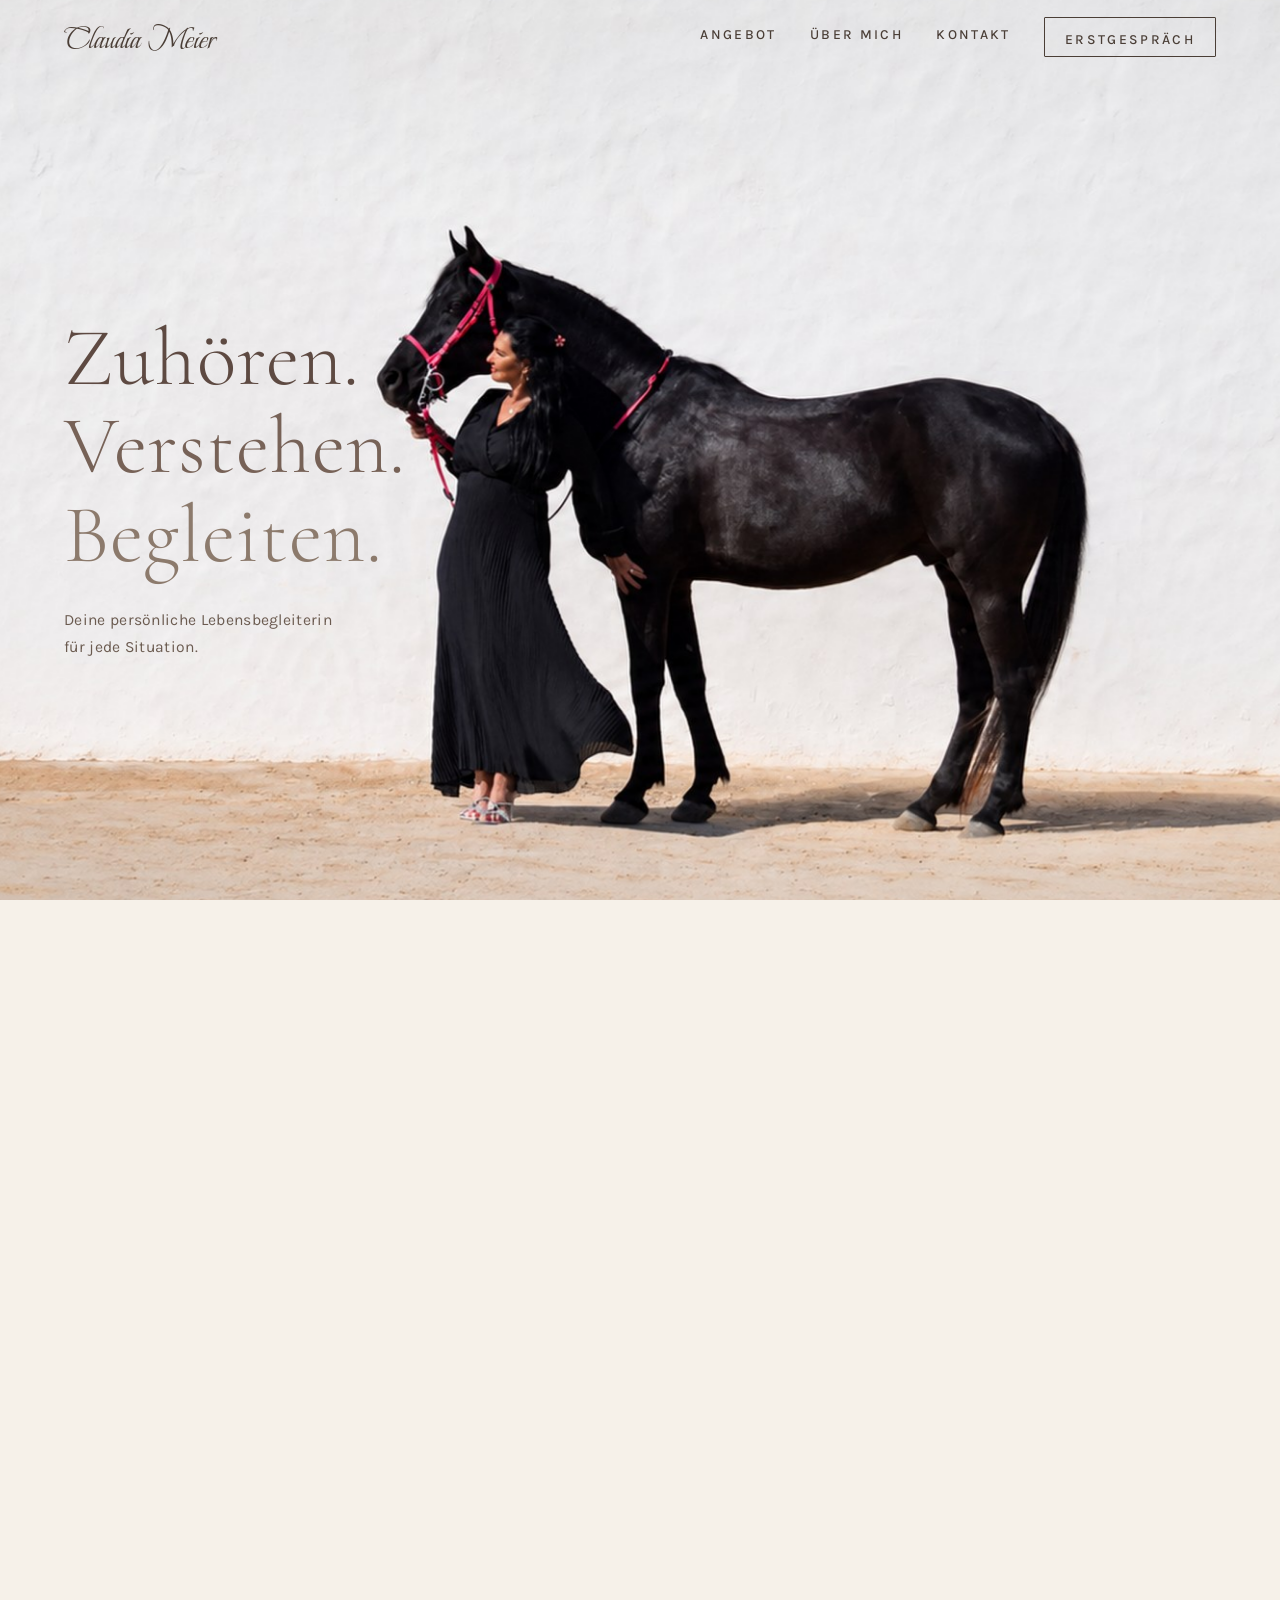
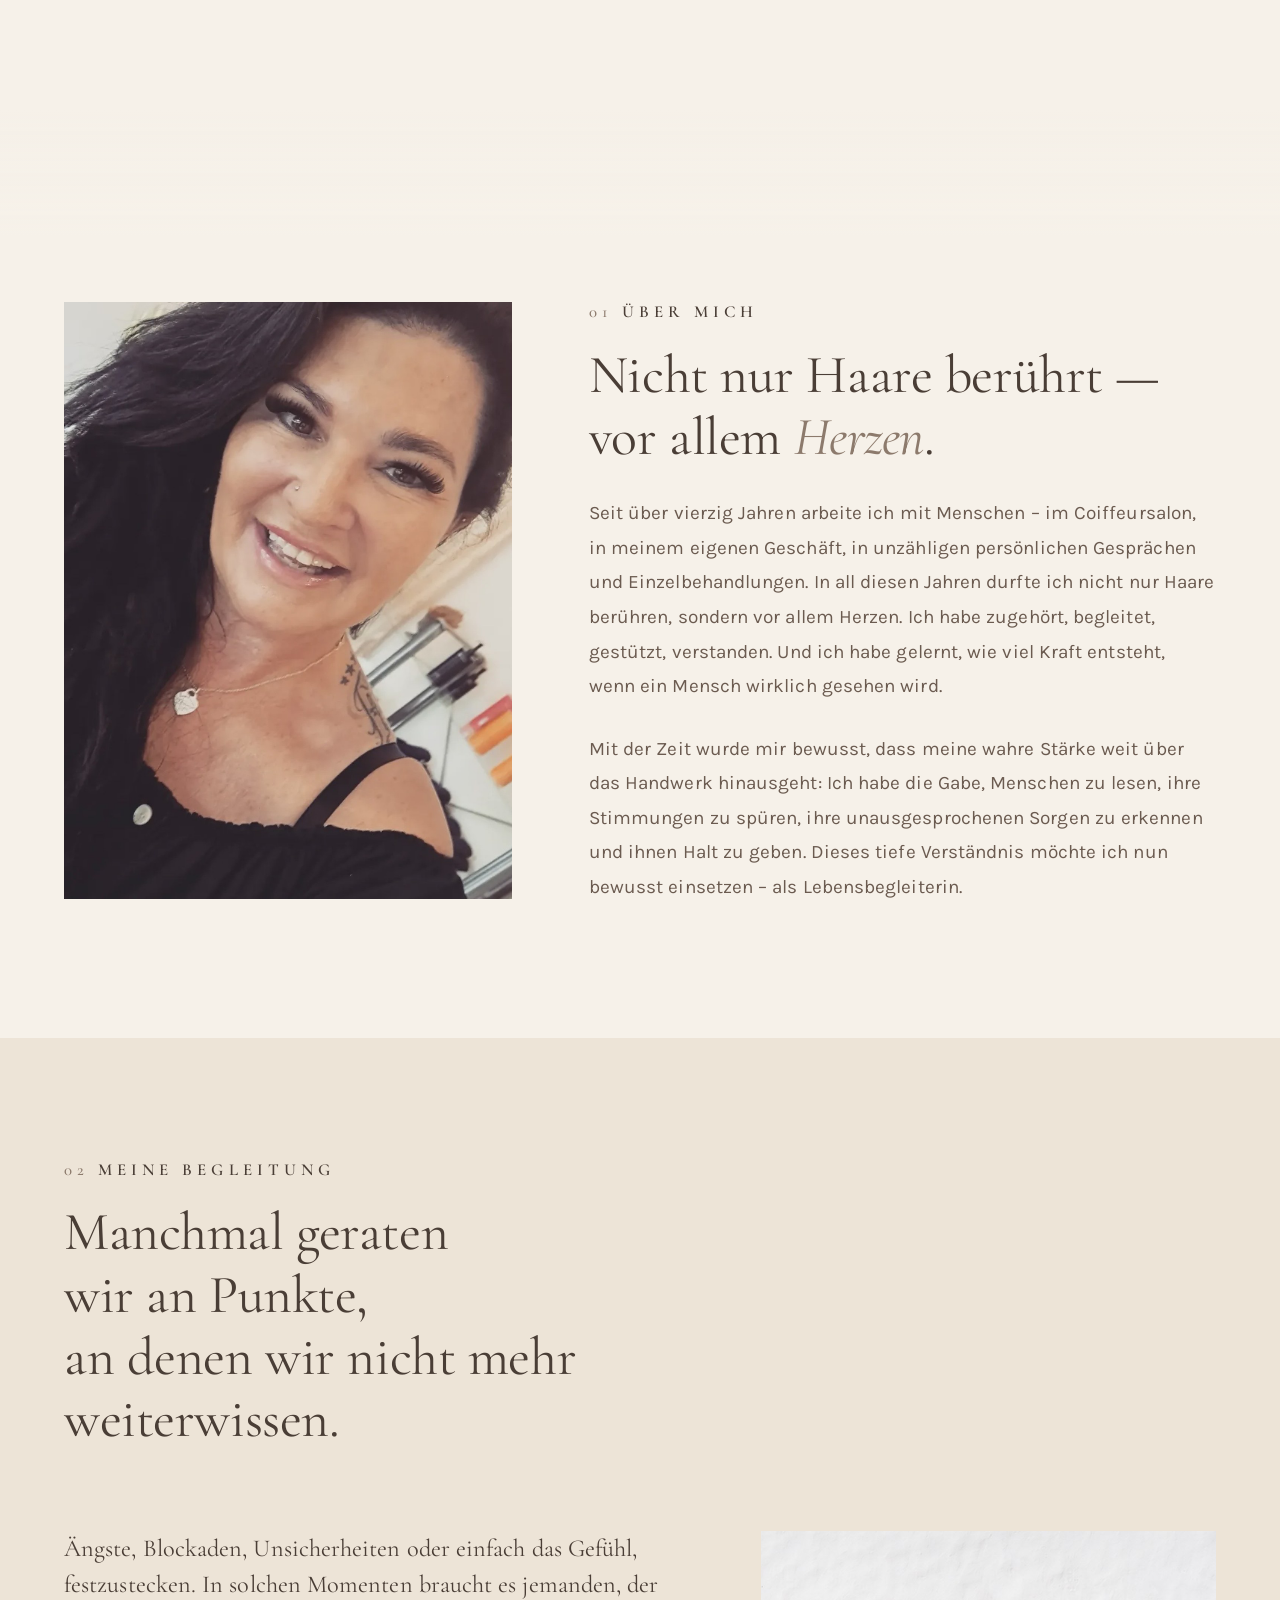
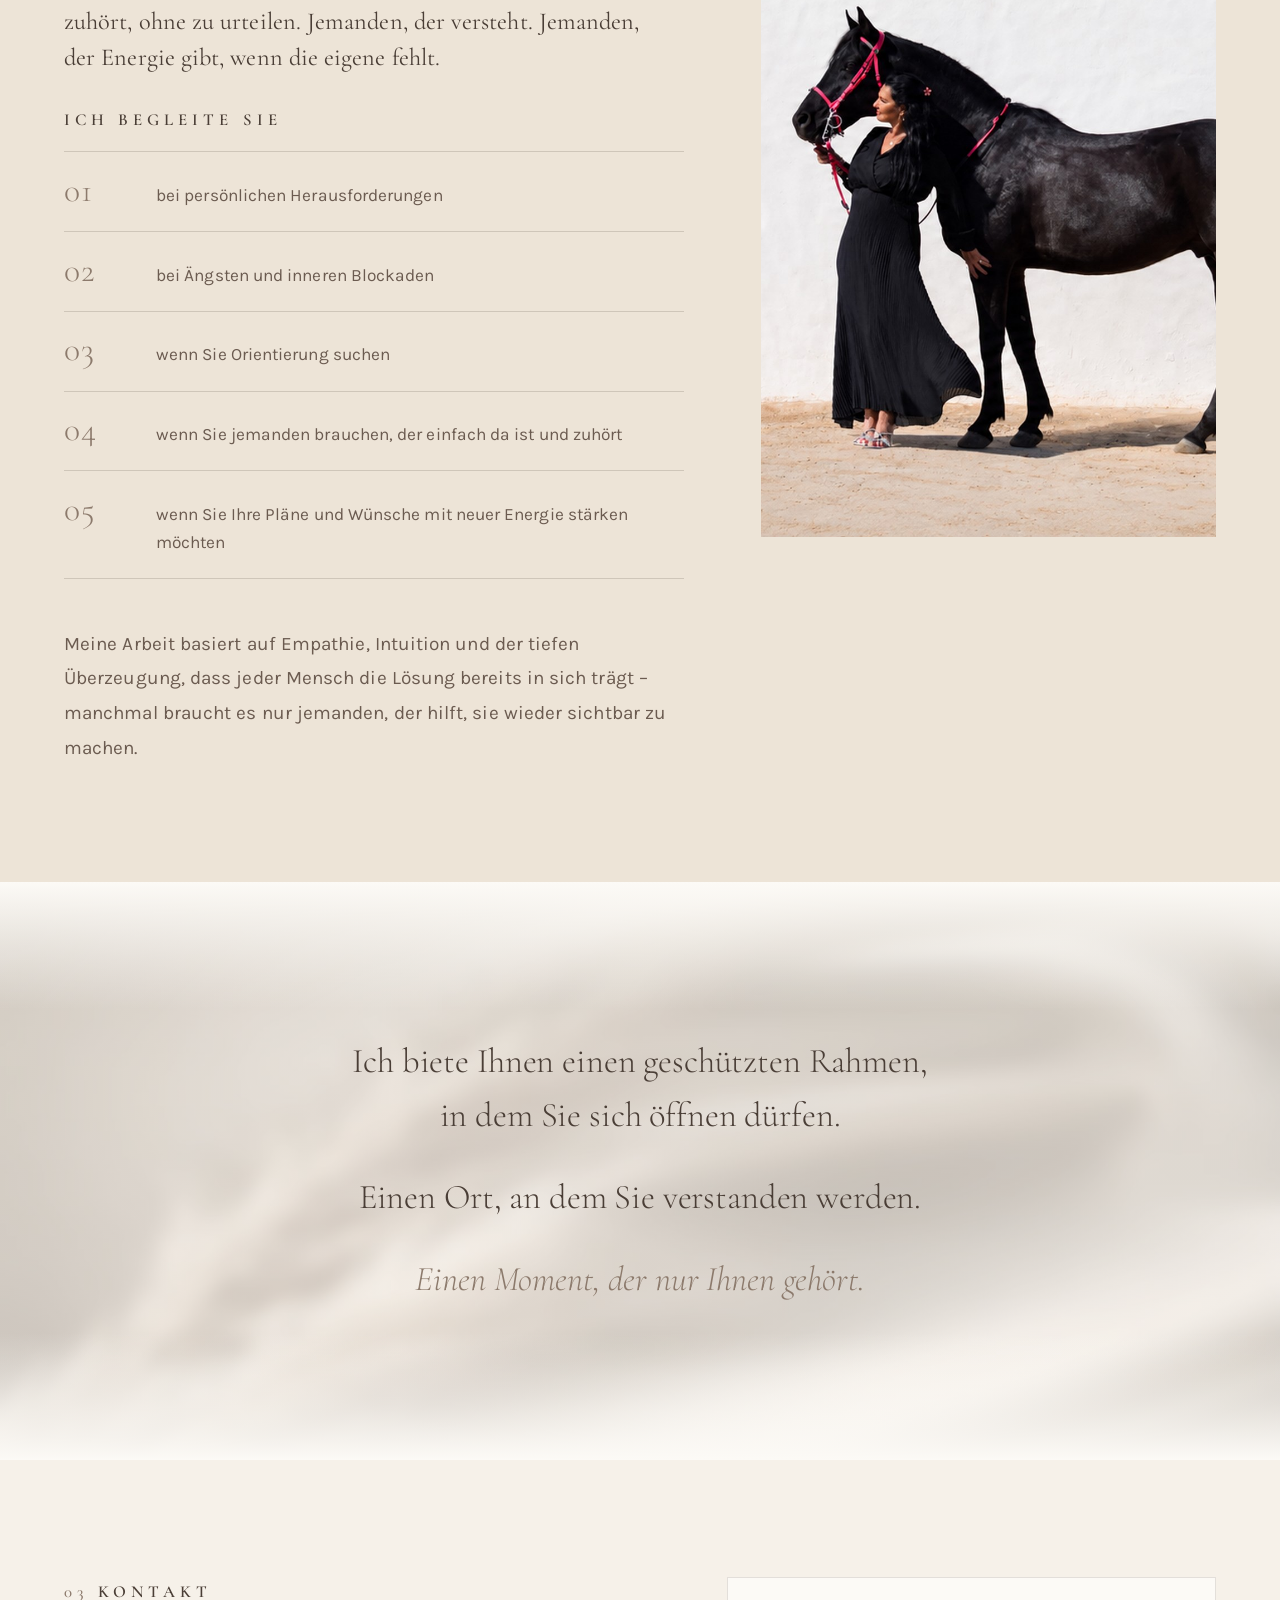
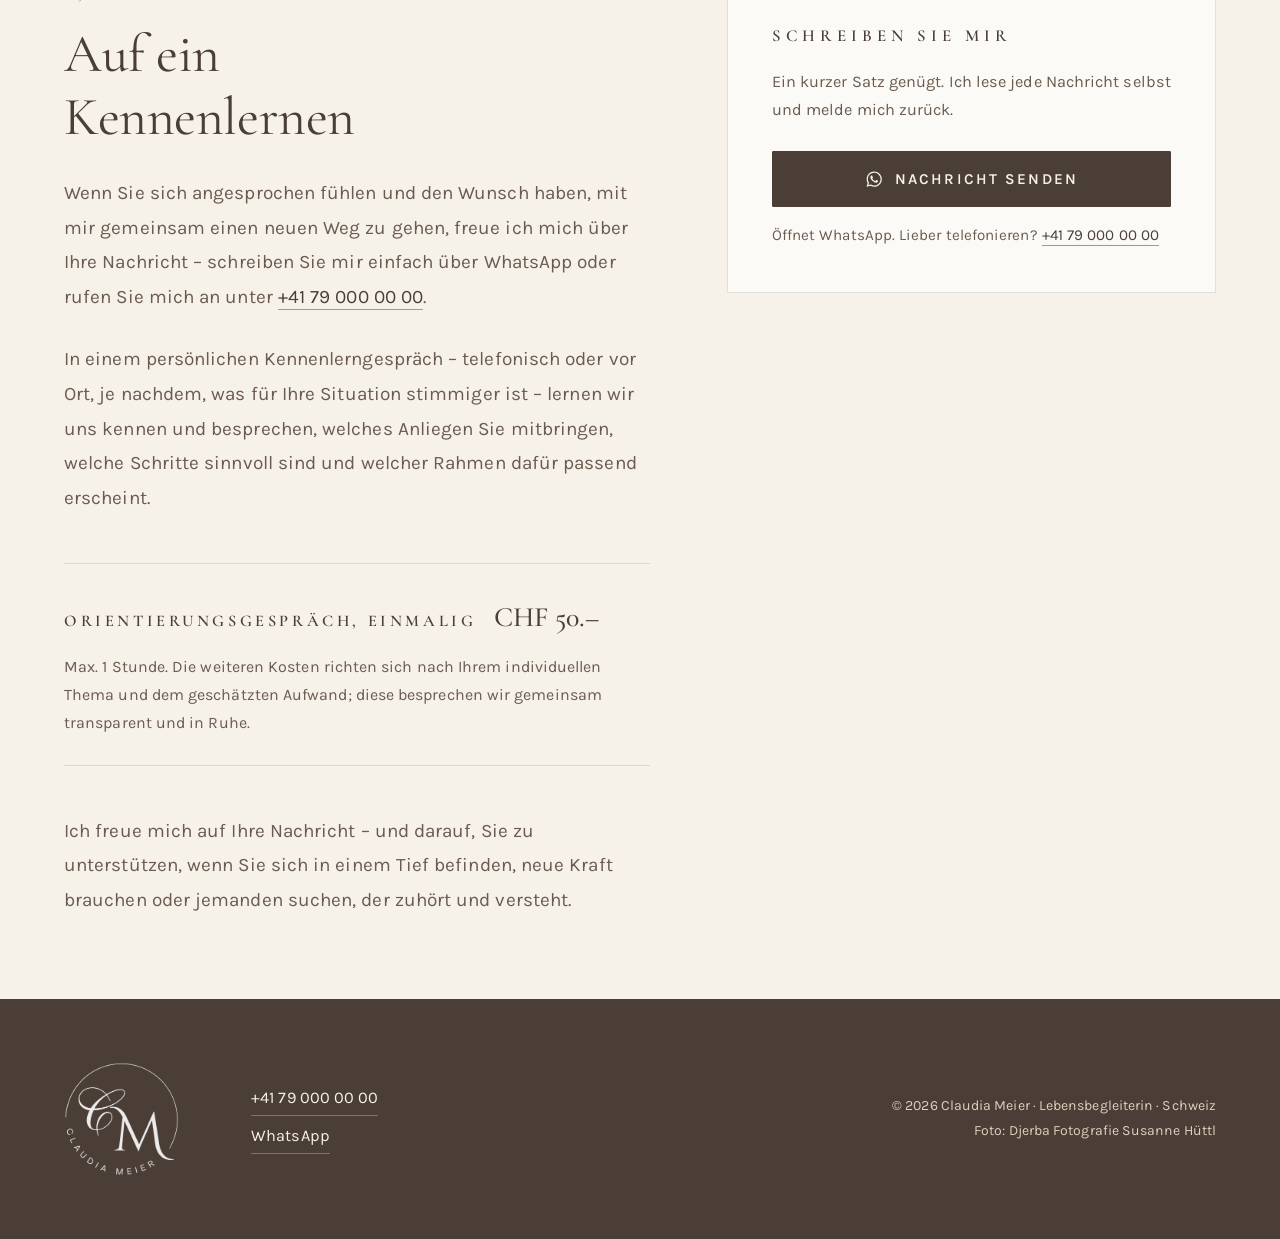
==== commit 35a173dc: "Replace the contact form with WhatsApp; drop e-mail The form is gone and so is its script — a blank " ====
--- a/index.html
+++ b/index.html
@@ -130,7 +130,7 @@
       <h2 class="h2 reveal">Auf ein<br>Kennenlernen</h2>
 
       <div class="prose reveal">
-        <p>Wenn Sie sich angesprochen fühlen und den Wunsch haben, mit mir gemeinsam einen neuen Weg zu gehen, freue ich mich über Ihre Kontaktaufnahme unter <a class="link" href="tel:+41790000000">+41&nbsp;79&nbsp;000&nbsp;00&nbsp;00</a> oder <a class="link" href="mailto:kontakt@claudia-meier.ch">kontakt@claudia-meier.ch</a>.</p>
+        <p>Wenn Sie sich angesprochen fühlen und den Wunsch haben, mit mir gemeinsam einen neuen Weg zu gehen, freue ich mich über Ihre Nachricht – schreiben Sie mir einfach über WhatsApp oder rufen Sie mich an unter <a class="link" href="tel:+41790000000">+41&nbsp;79&nbsp;000&nbsp;00&nbsp;00</a>.</p>
         <p>In einem persönlichen Kennenlerngespräch – telefonisch oder vor Ort, je nachdem, was für Ihre Situation stimmiger ist – lernen wir uns kennen und besprechen, welches Anliegen Sie mitbringen, welche Schritte sinnvoll sind und welcher Rahmen dafür passend erscheint.</p>
       </div>
 
@@ -144,28 +144,23 @@
       </div>
     </div>
 
-    <div class="kontakt__form reveal">
-      <form id="contactForm" novalidate>
-        <p class="form__title">Nachricht schreiben</p>
-        <div class="field">
-          <label for="name">Name</label>
-          <input type="text" id="name" name="name" autocomplete="name" required>
-        </div>
-        <div class="field">
-          <label for="email">E-Mail</label>
-          <input type="email" id="email" name="email" autocomplete="email" required>
-        </div>
-        <div class="field">
-          <label for="message">Ihr Anliegen</label>
-          <textarea id="message" name="message" rows="5" required></textarea>
-        </div>
-        <p class="hp" aria-hidden="true">
-          <label for="website">Bitte leer lassen</label>
-          <input type="text" id="website" name="website" tabindex="-1" autocomplete="off">
-        </p>
-        <button class="btn btn--full" type="submit">Nachricht senden</button>
-        <p class="form__status" id="formStatus" role="status" aria-live="polite"></p>
-      </form>
+    <div class="kontakt__action reveal">
+      <p class="action__kicker">Schreiben Sie mir</p>
+      <p class="action__lead">Ein kurzer Satz genügt. Ich lese jede Nachricht selbst und melde mich zurück.</p>
+
+      <!-- WHATSAPP + TELEFON — die einzigen zwei Stellen mit der Nummer
+           in diesem Block. Nummer wechseln: siehe README. -->
+      <a class="btn btn--wa"
+         href="https://wa.me/41790000000?text=Guten%20Tag%20Frau%20Meier%2C%20ich%20habe%20Ihre%20Website%20gesehen%20und%20m%C3%B6chte%20gerne%20ein%20Erstgespr%C3%A4ch%20vereinbaren."
+         target="_blank" rel="noopener">
+        <svg class="btn__wa" viewBox="0 0 24 24" aria-hidden="true" focusable="false">
+          <path fill="currentColor" d="M12.04 2C6.58 2 2.13 6.45 2.13 11.91c0 1.75.46 3.45 1.32 4.95L2 22l5.25-1.38a9.9 9.9 0 0 0 4.79 1.22h.01c5.46 0 9.91-4.45 9.91-9.91 0-2.65-1.03-5.14-2.9-7.01A9.82 9.82 0 0 0 12.04 2Zm0 18.13h-.01a8.2 8.2 0 0 1-4.18-1.15l-.3-.18-3.11.82.83-3.04-.2-.31a8.2 8.2 0 0 1-1.26-4.36c0-4.54 3.7-8.24 8.24-8.24 2.2 0 4.27.86 5.83 2.42a8.18 8.18 0 0 1 2.41 5.83c0 4.54-3.7 8.21-8.25 8.21Zm4.52-6.16c-.25-.12-1.47-.72-1.69-.81-.23-.08-.39-.12-.56.13-.16.24-.64.8-.78.97-.14.16-.29.18-.54.06-.25-.13-1.05-.39-1.99-1.23-.74-.66-1.23-1.47-1.38-1.72-.14-.25-.01-.38.11-.5.11-.11.25-.29.37-.43.13-.15.17-.25.25-.41.08-.17.04-.31-.02-.43-.06-.12-.56-1.34-.76-1.84-.2-.48-.4-.42-.56-.43h-.48c-.16 0-.43.06-.65.31-.22.25-.85.84-.85 2.04s.87 2.37.99 2.53c.12.16 1.72 2.62 4.16 3.68.58.25 1.03.4 1.39.51.58.19 1.11.16 1.53.1.47-.07 1.47-.6 1.67-1.18.21-.58.21-1.07.15-1.18-.06-.11-.22-.17-.47-.29Z"/>
+        </svg>
+        Nachricht senden
+      </a>
+
+      <p class="action__note">Öffnet WhatsApp. Lieber telefonieren?
+        <a class="link" href="tel:+41790000000">+41&nbsp;79&nbsp;000&nbsp;00&nbsp;00</a></p>
     </div>
   </div>
 </section>
@@ -176,7 +171,7 @@
     <img class="foot__logo" src="images/cm-logo.png" alt="Claudia Meier" loading="lazy" width="150" height="148">
     <div class="foot__contact">
       <a href="tel:+41790000000">+41 79 000 00 00</a>
-      <a href="mailto:kontakt@claudia-meier.ch">kontakt@claudia-meier.ch</a>
+      <a href="https://wa.me/41790000000" target="_blank" rel="noopener">WhatsApp</a>
     </div>
     <p class="foot__copy">&copy; <span id="year">2026</span> Claudia Meier · Lebensbegleiterin · Schweiz<br>
       Foto: Djerba Fotografie Susanne Hüttl</p>
--- a/css/style.css
+++ b/css/style.css
@@ -305,20 +305,24 @@
 .rate__price{font-family:var(--f-display);font-weight:500;font-size:1.75rem;white-space:nowrap;color:var(--espresso)}
 .rate__note{margin:0;font-size:1rem;line-height:1.75}
 
-.kontakt__form{position:sticky;top:calc(var(--nav-h) + var(--s3));background:var(--ivory);border:1px solid var(--line);padding:clamp(1.9rem,3.2vw,2.6rem)}
-.form__title{margin:0 0 var(--s3);font-family:var(--f-display);font-weight:500;font-size:1.7rem;color:var(--espresso)}
-.field{margin-bottom:var(--s3)}
-.field label{display:block;margin-bottom:.5rem;font-size:.8rem;font-weight:600;letter-spacing:.17em;text-transform:uppercase;color:var(--espresso)}
-.field input,.field textarea{
-  width:100%;background:transparent;border:none;border-bottom:1px solid var(--stone);border-radius:0;
-  padding:.6rem 0;font-family:var(--f-body);font-size:1.0625rem;line-height:1.6;color:var(--espresso);
-  transition:border-color .3s ease;
-}
-.field textarea{resize:vertical;min-height:7rem}
-.field input:focus,.field textarea:focus{outline:none;border-bottom-color:var(--espresso)}
-.field input[aria-invalid="true"],.field textarea[aria-invalid="true"]{border-bottom-color:var(--clay);border-bottom-width:2px}
-.hp{position:absolute;left:-9999px;width:1px;height:1px;overflow:hidden}
-.form__status{margin:var(--s2) 0 0;min-height:1.5rem;font-size:.98rem;line-height:1.6;color:var(--espresso)}
+/* The contact panel is one action, not a form: it hands the visitor
+   straight to WhatsApp with an opening line already written, which is a
+   far lower barrier than a blank box for someone writing about something
+   difficult. */
+.kontakt__action{
+  position:sticky;top:calc(var(--nav-h) + var(--s3));
+  background:var(--ivory);border:1px solid var(--line);
+  padding:clamp(2rem,3.4vw,2.8rem);
+}
+.action__kicker{
+  margin:0 0 var(--s2);font-family:var(--f-display);
+  font-size:1.05rem;font-weight:600;letter-spacing:.3em;
+  text-transform:uppercase;color:var(--espresso);
+}
+.action__lead{margin:0 0 var(--s3);font-size:1.02rem;line-height:1.7;color:var(--umber)}
+.btn--wa{width:100%;gap:.7rem}
+.btn__wa{width:1.15rem;height:1.15rem;flex:0 0 auto}
+.action__note{margin:var(--s2) 0 0;font-size:.95rem;line-height:1.7;color:var(--umber)}
 
 .foot{background:var(--espresso);color:var(--cream);padding:clamp(3rem,7vh,4.5rem) 0}
 .foot__inner{
@@ -351,7 +355,7 @@
 
 @media (max-width:900px){
   .ueber__grid,.angebot__grid,.kontakt__grid{grid-template-columns:1fr;gap:var(--s4)}
-  .kontakt__form,.angebot__shot{position:static}
+  .kontakt__action,.angebot__shot{position:static}
   .ueber__shot,.angebot__shot{max-width:440px}
   .angebot__head{margin-bottom:var(--s4)}
 }
@@ -413,7 +417,7 @@
 }
 
 @media print{
-  .nav,.kontakt__form{display:none}
+  .nav{display:none}
   body{background:#fff;color:#000}
   .stage{height:auto}.stage__pin{position:relative;height:auto}
   .angebot,.quote,.ueber,.kontakt{background:#fff}
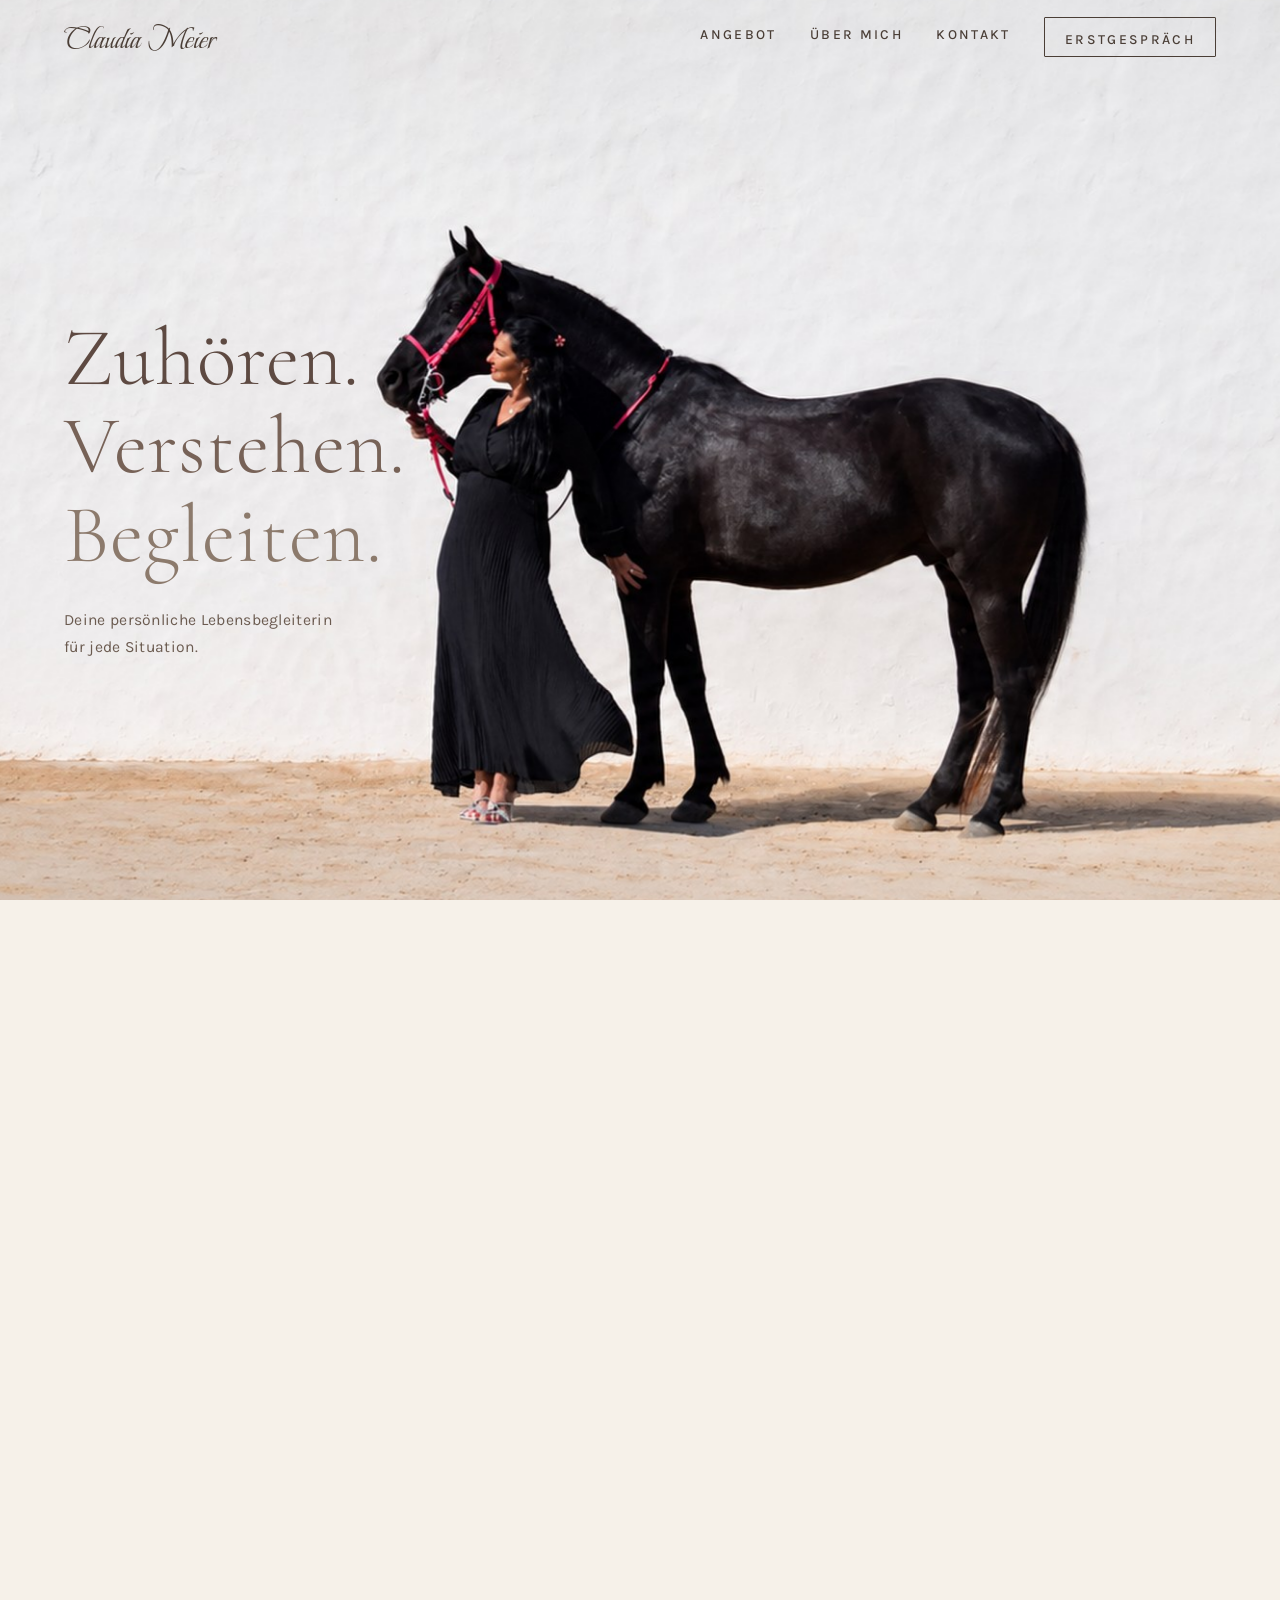
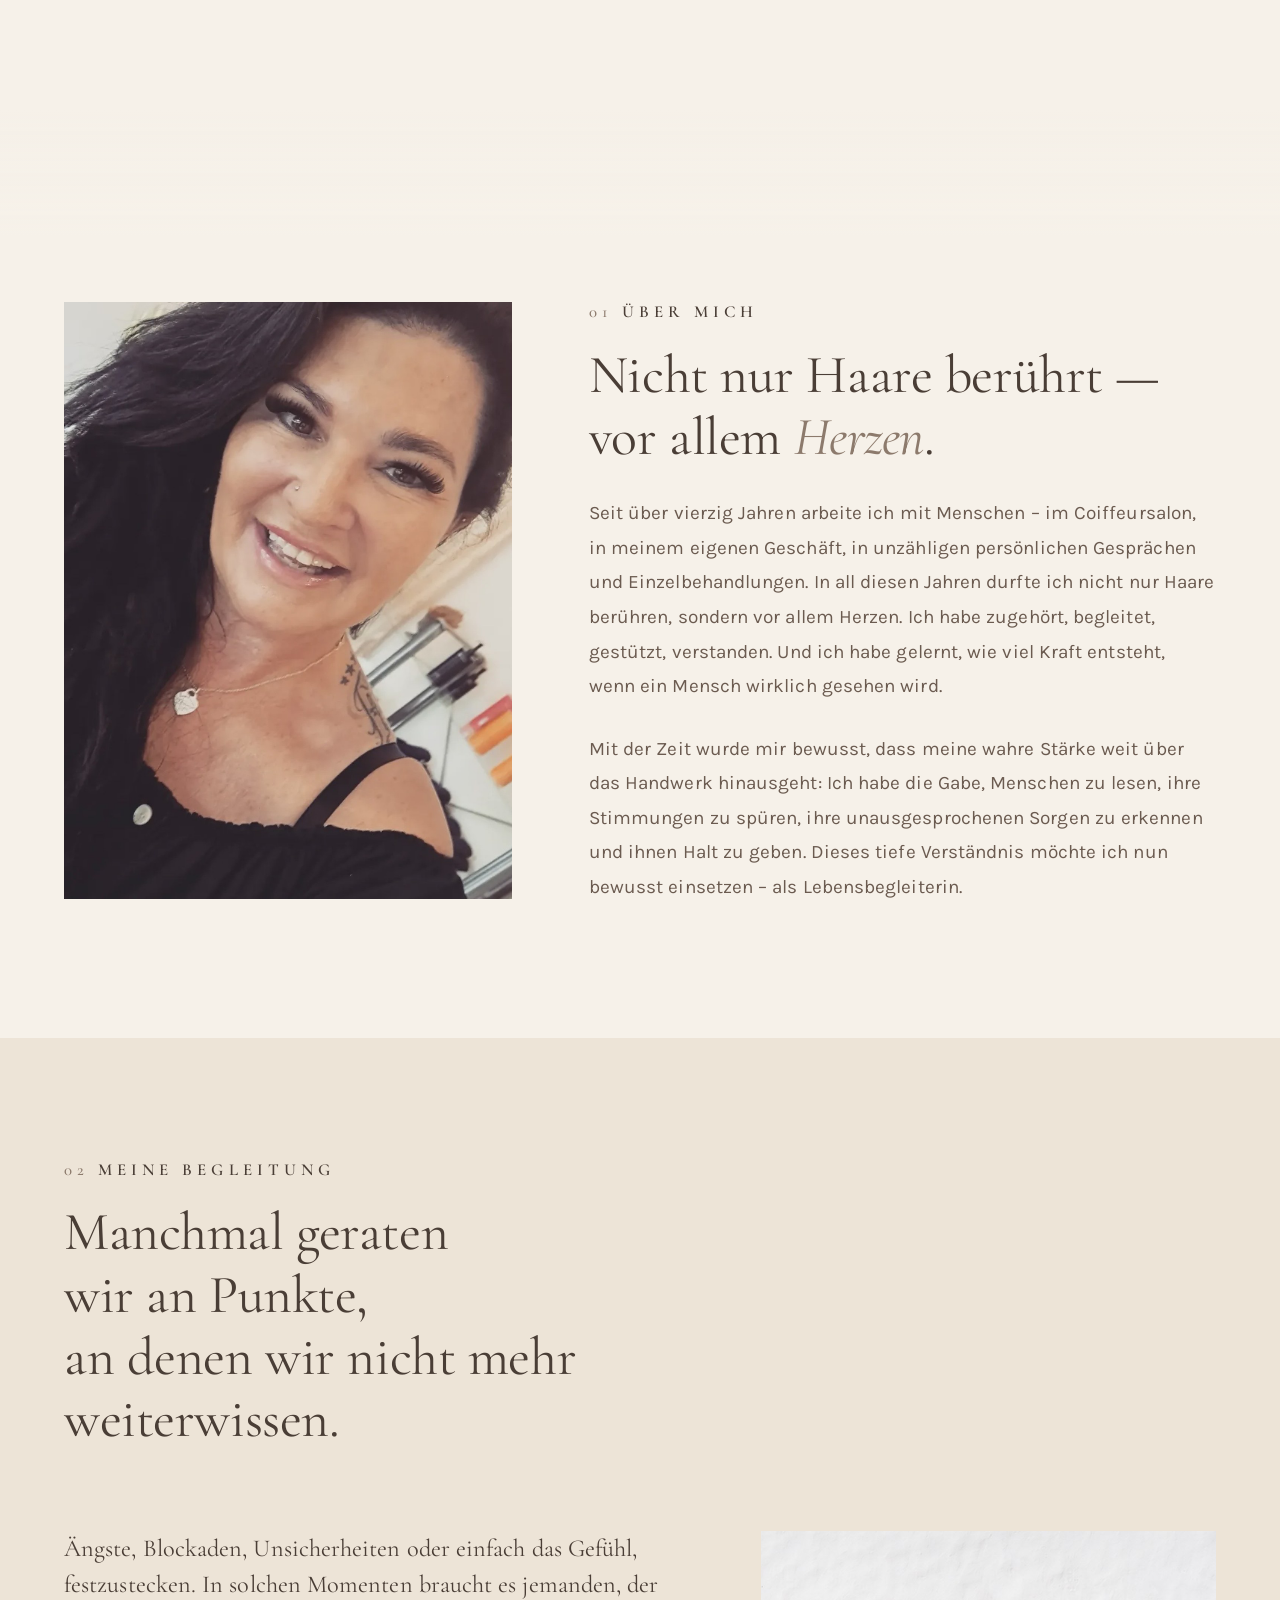
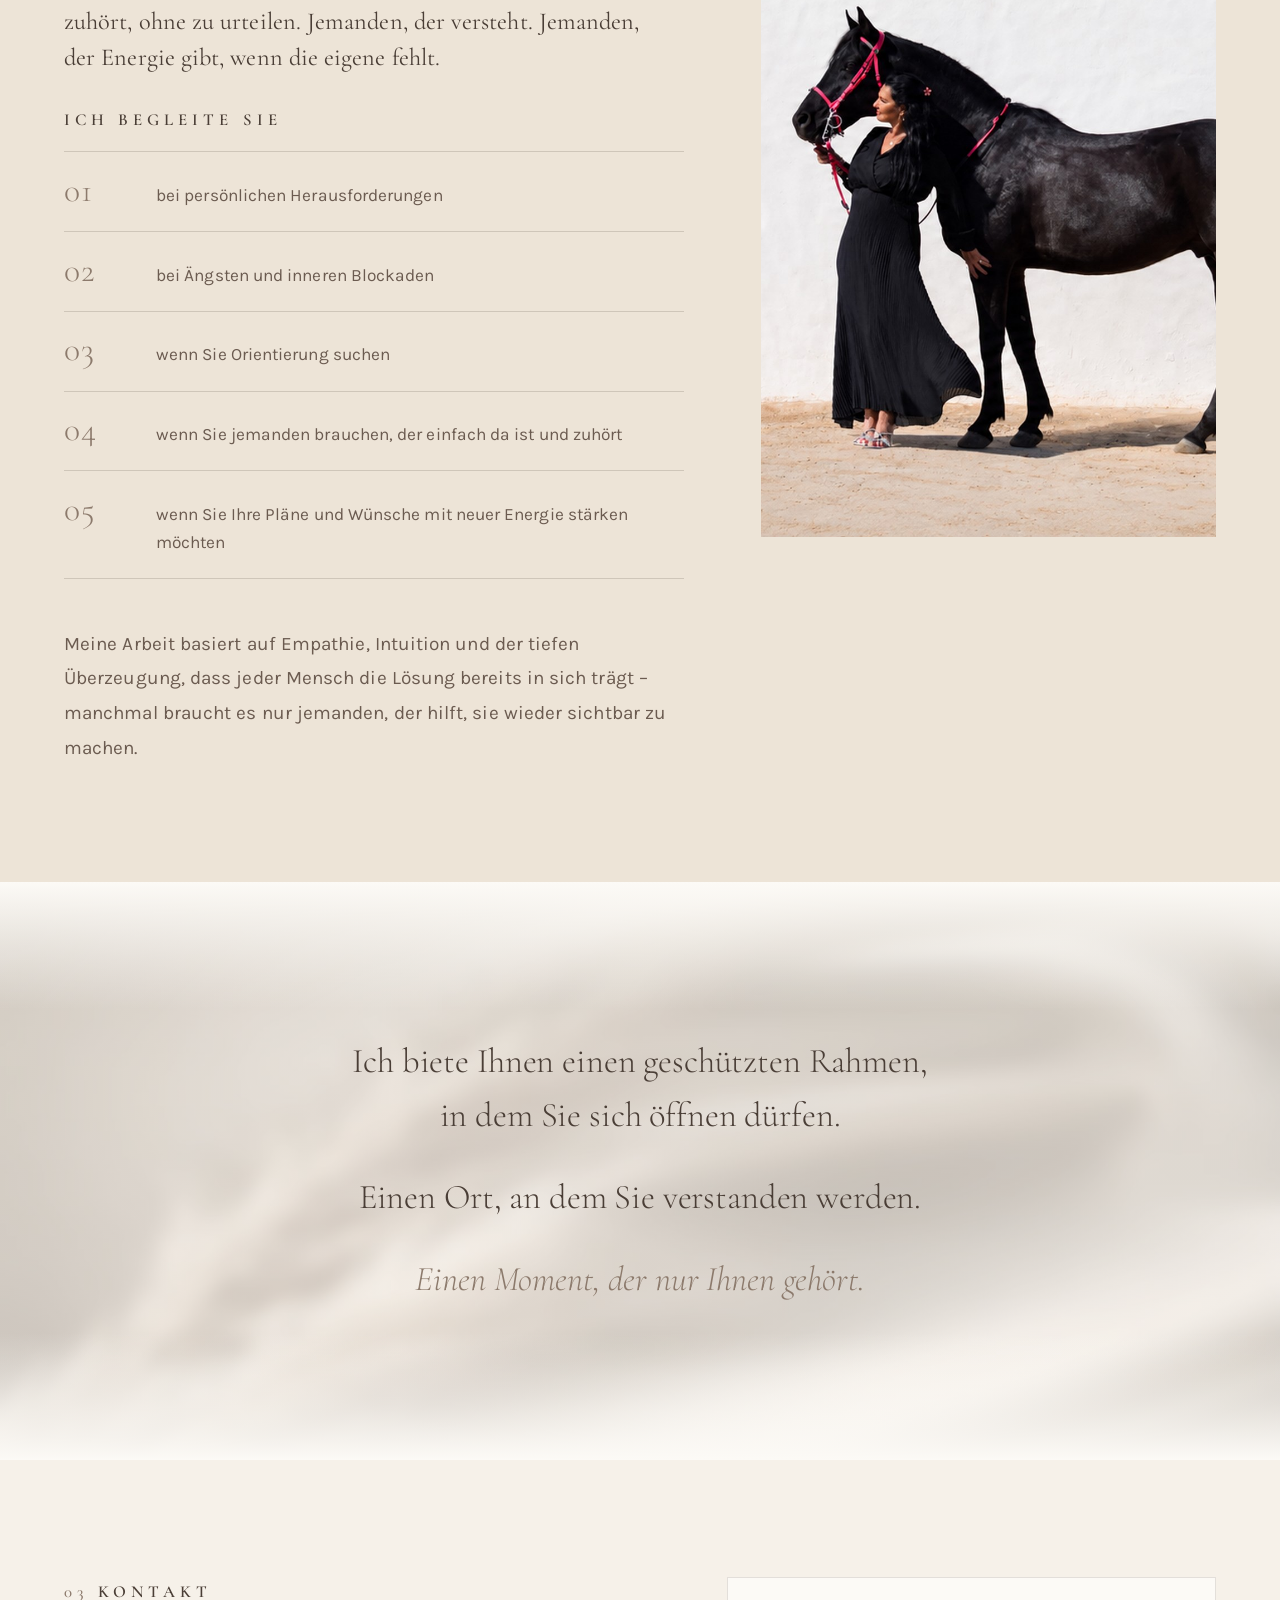
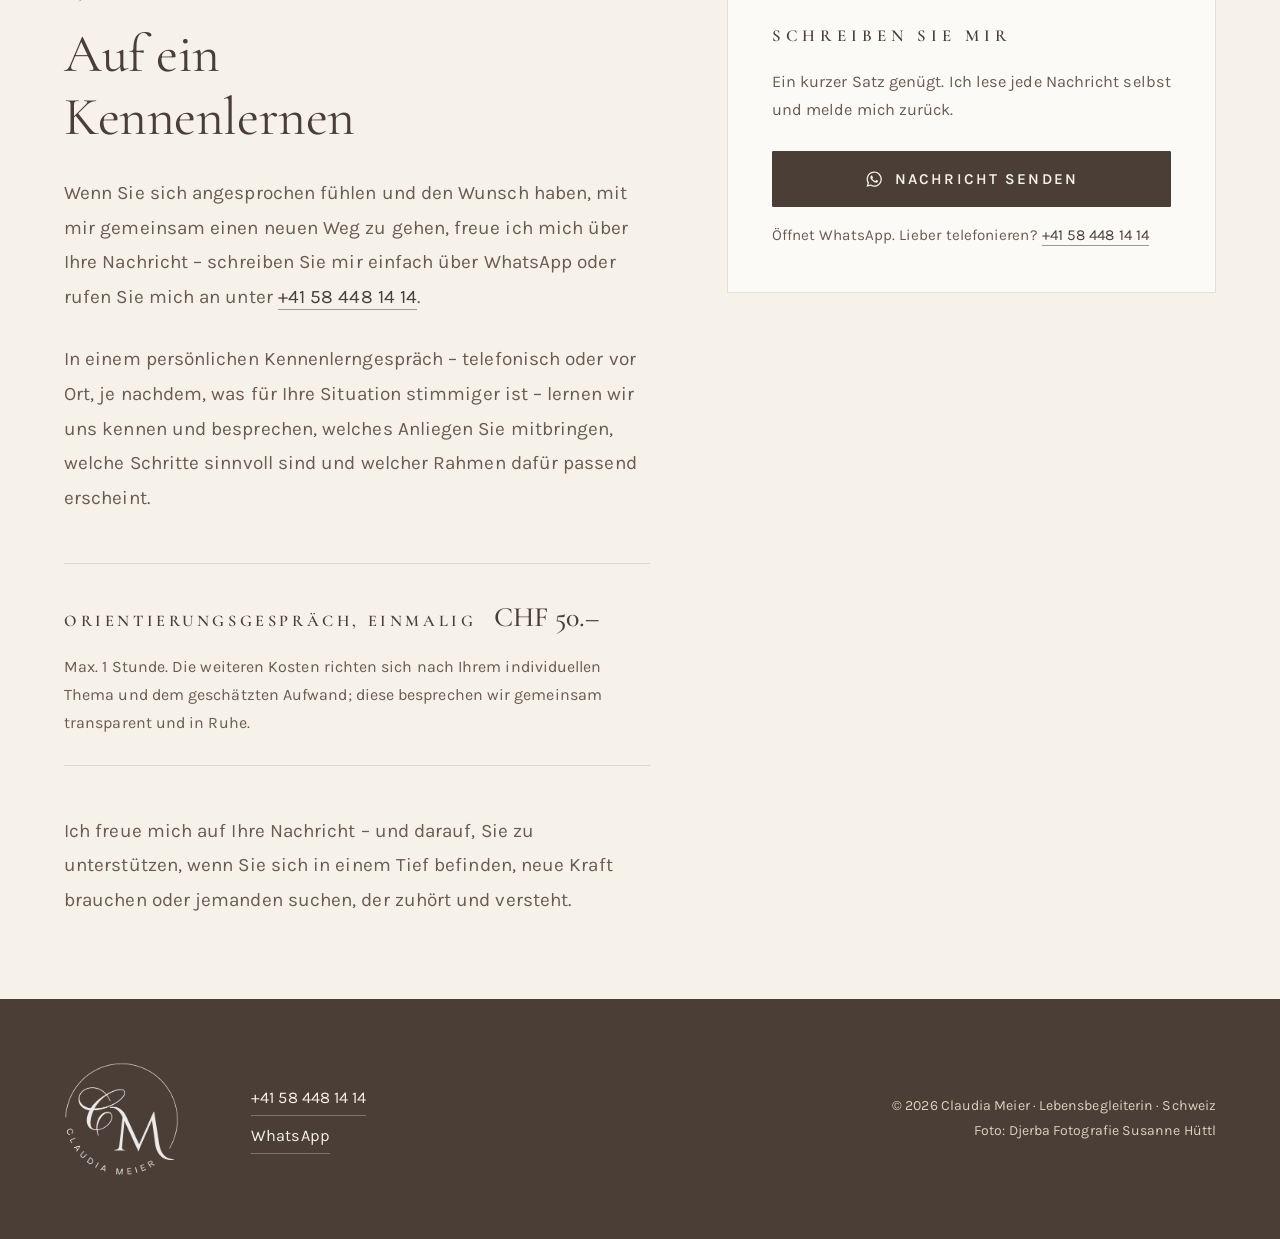
==== commit 73a3c6c7: "Set the real phone number for the WhatsApp and call links +41 58 448 14 14, in both formats the page" ====
--- a/index.html
+++ b/index.html
@@ -130,7 +130,7 @@
       <h2 class="h2 reveal">Auf ein<br>Kennenlernen</h2>
 
       <div class="prose reveal">
-        <p>Wenn Sie sich angesprochen fühlen und den Wunsch haben, mit mir gemeinsam einen neuen Weg zu gehen, freue ich mich über Ihre Nachricht – schreiben Sie mir einfach über WhatsApp oder rufen Sie mich an unter <a class="link" href="tel:+41790000000">+41&nbsp;79&nbsp;000&nbsp;00&nbsp;00</a>.</p>
+        <p>Wenn Sie sich angesprochen fühlen und den Wunsch haben, mit mir gemeinsam einen neuen Weg zu gehen, freue ich mich über Ihre Nachricht – schreiben Sie mir einfach über WhatsApp oder rufen Sie mich an unter <a class="link" href="tel:+41584481414">+41&nbsp;58&nbsp;448&nbsp;14&nbsp;14</a>.</p>
         <p>In einem persönlichen Kennenlerngespräch – telefonisch oder vor Ort, je nachdem, was für Ihre Situation stimmiger ist – lernen wir uns kennen und besprechen, welches Anliegen Sie mitbringen, welche Schritte sinnvoll sind und welcher Rahmen dafür passend erscheint.</p>
       </div>
 
@@ -151,7 +151,7 @@
       <!-- WHATSAPP + TELEFON — die einzigen zwei Stellen mit der Nummer
            in diesem Block. Nummer wechseln: siehe README. -->
       <a class="btn btn--wa"
-         href="https://wa.me/41790000000?text=Guten%20Tag%20Frau%20Meier%2C%20ich%20habe%20Ihre%20Website%20gesehen%20und%20m%C3%B6chte%20gerne%20ein%20Erstgespr%C3%A4ch%20vereinbaren."
+         href="https://wa.me/41584481414?text=Guten%20Tag%20Frau%20Meier%2C%20ich%20habe%20Ihre%20Website%20gesehen%20und%20m%C3%B6chte%20gerne%20ein%20Erstgespr%C3%A4ch%20vereinbaren."
          target="_blank" rel="noopener">
         <svg class="btn__wa" viewBox="0 0 24 24" aria-hidden="true" focusable="false">
           <path fill="currentColor" d="M12.04 2C6.58 2 2.13 6.45 2.13 11.91c0 1.75.46 3.45 1.32 4.95L2 22l5.25-1.38a9.9 9.9 0 0 0 4.79 1.22h.01c5.46 0 9.91-4.45 9.91-9.91 0-2.65-1.03-5.14-2.9-7.01A9.82 9.82 0 0 0 12.04 2Zm0 18.13h-.01a8.2 8.2 0 0 1-4.18-1.15l-.3-.18-3.11.82.83-3.04-.2-.31a8.2 8.2 0 0 1-1.26-4.36c0-4.54 3.7-8.24 8.24-8.24 2.2 0 4.27.86 5.83 2.42a8.18 8.18 0 0 1 2.41 5.83c0 4.54-3.7 8.21-8.25 8.21Zm4.52-6.16c-.25-.12-1.47-.72-1.69-.81-.23-.08-.39-.12-.56.13-.16.24-.64.8-.78.97-.14.16-.29.18-.54.06-.25-.13-1.05-.39-1.99-1.23-.74-.66-1.23-1.47-1.38-1.72-.14-.25-.01-.38.11-.5.11-.11.25-.29.37-.43.13-.15.17-.25.25-.41.08-.17.04-.31-.02-.43-.06-.12-.56-1.34-.76-1.84-.2-.48-.4-.42-.56-.43h-.48c-.16 0-.43.06-.65.31-.22.25-.85.84-.85 2.04s.87 2.37.99 2.53c.12.16 1.72 2.62 4.16 3.68.58.25 1.03.4 1.39.51.58.19 1.11.16 1.53.1.47-.07 1.47-.6 1.67-1.18.21-.58.21-1.07.15-1.18-.06-.11-.22-.17-.47-.29Z"/>
@@ -160,7 +160,7 @@
       </a>
 
       <p class="action__note">Öffnet WhatsApp. Lieber telefonieren?
-        <a class="link" href="tel:+41790000000">+41&nbsp;79&nbsp;000&nbsp;00&nbsp;00</a></p>
+        <a class="link" href="tel:+41584481414">+41&nbsp;58&nbsp;448&nbsp;14&nbsp;14</a></p>
     </div>
   </div>
 </section>
@@ -170,8 +170,8 @@
   <div class="foot__inner">
     <img class="foot__logo" src="images/cm-logo.png" alt="Claudia Meier" loading="lazy" width="150" height="148">
     <div class="foot__contact">
-      <a href="tel:+41790000000">+41 79 000 00 00</a>
-      <a href="https://wa.me/41790000000" target="_blank" rel="noopener">WhatsApp</a>
+      <a href="tel:+41584481414">+41 58 448 14 14</a>
+      <a href="https://wa.me/41584481414" target="_blank" rel="noopener">WhatsApp</a>
     </div>
     <p class="foot__copy">&copy; <span id="year">2026</span> Claudia Meier · Lebensbegleiterin · Schweiz<br>
       Foto: Djerba Fotografie Susanne Hüttl</p>
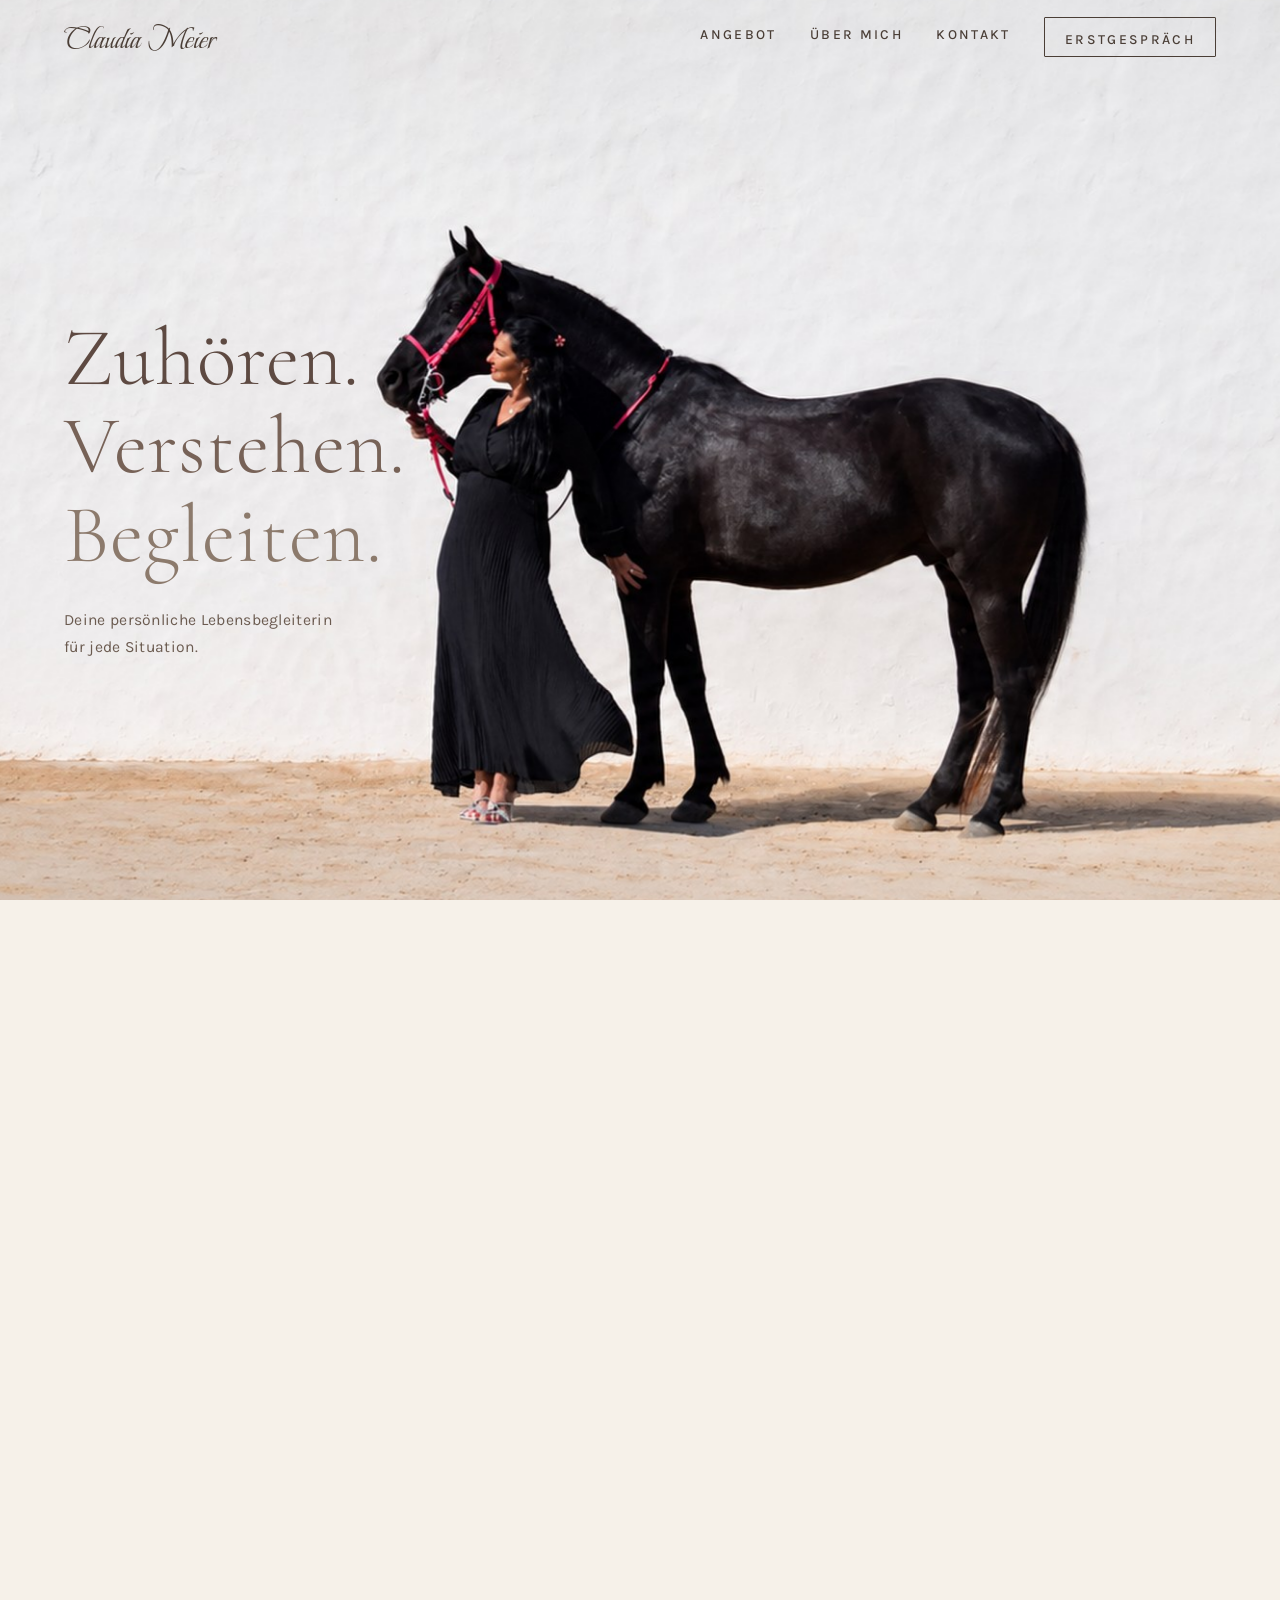
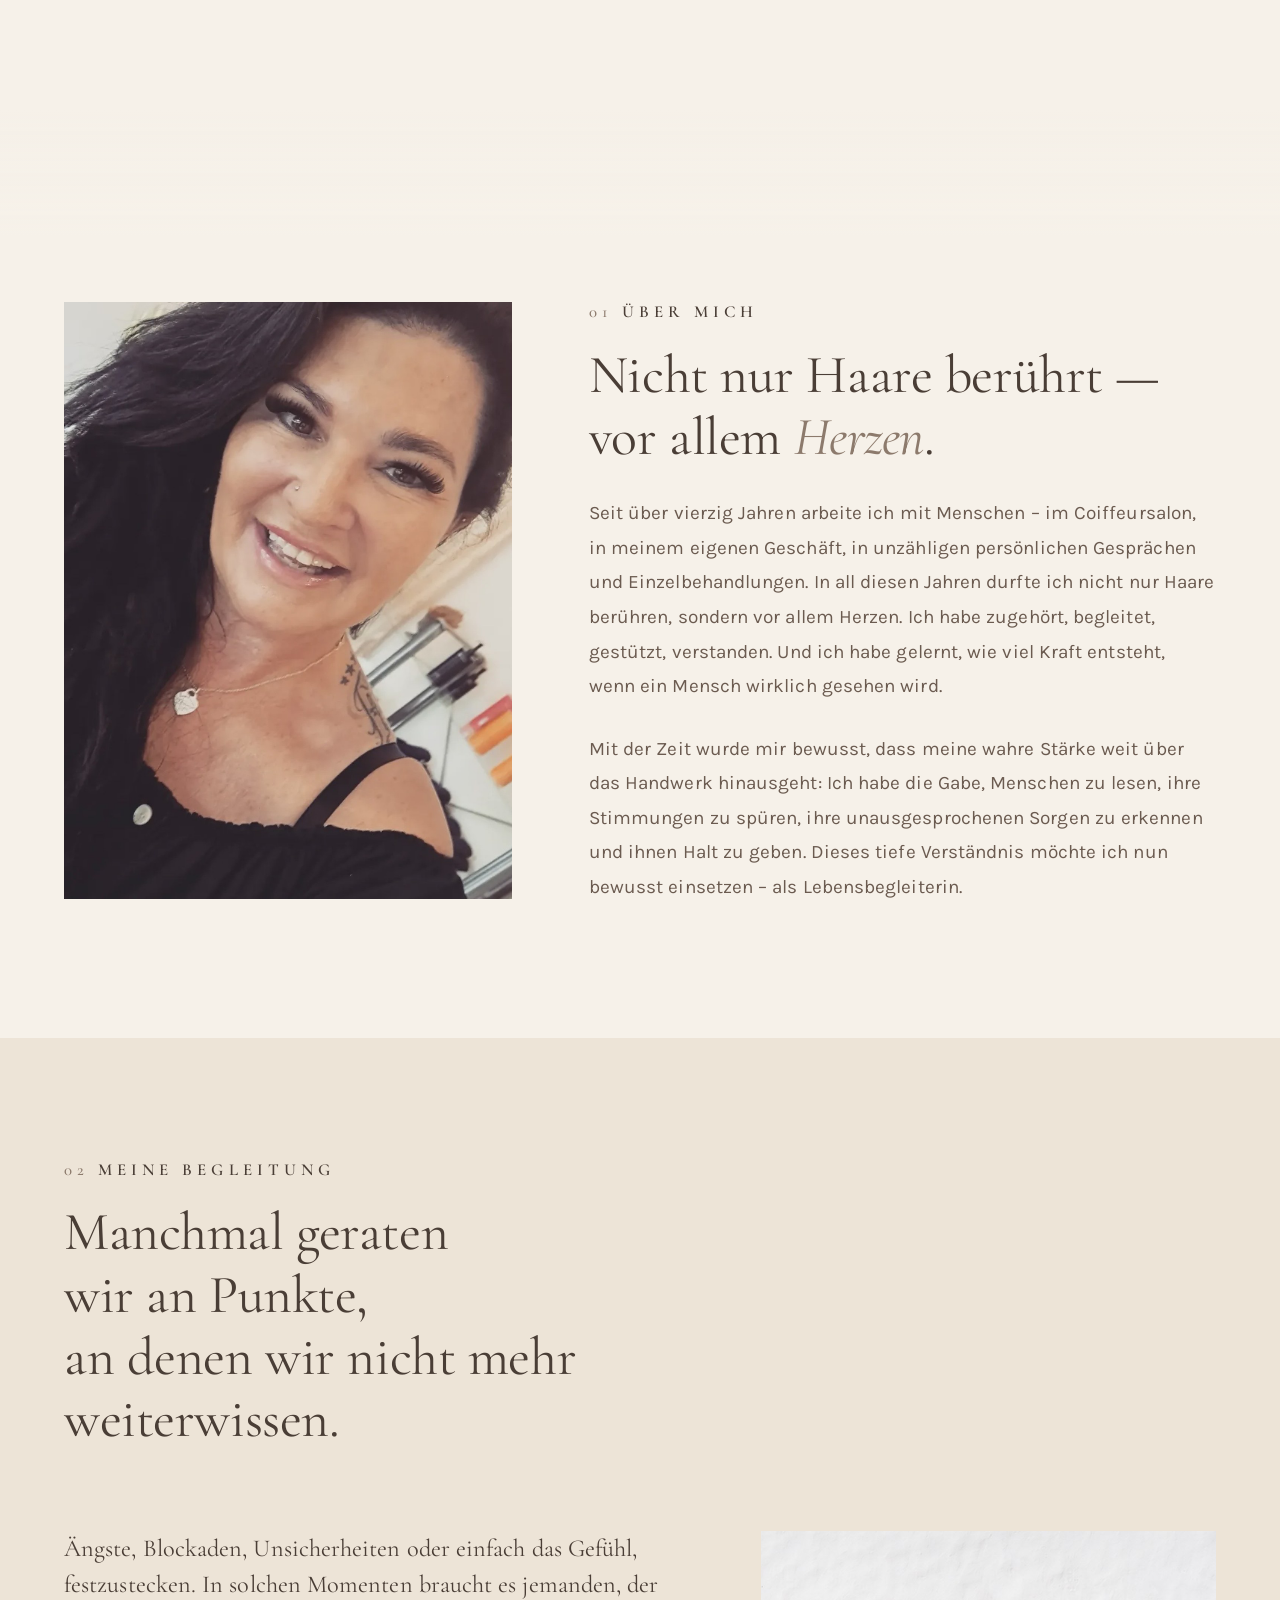
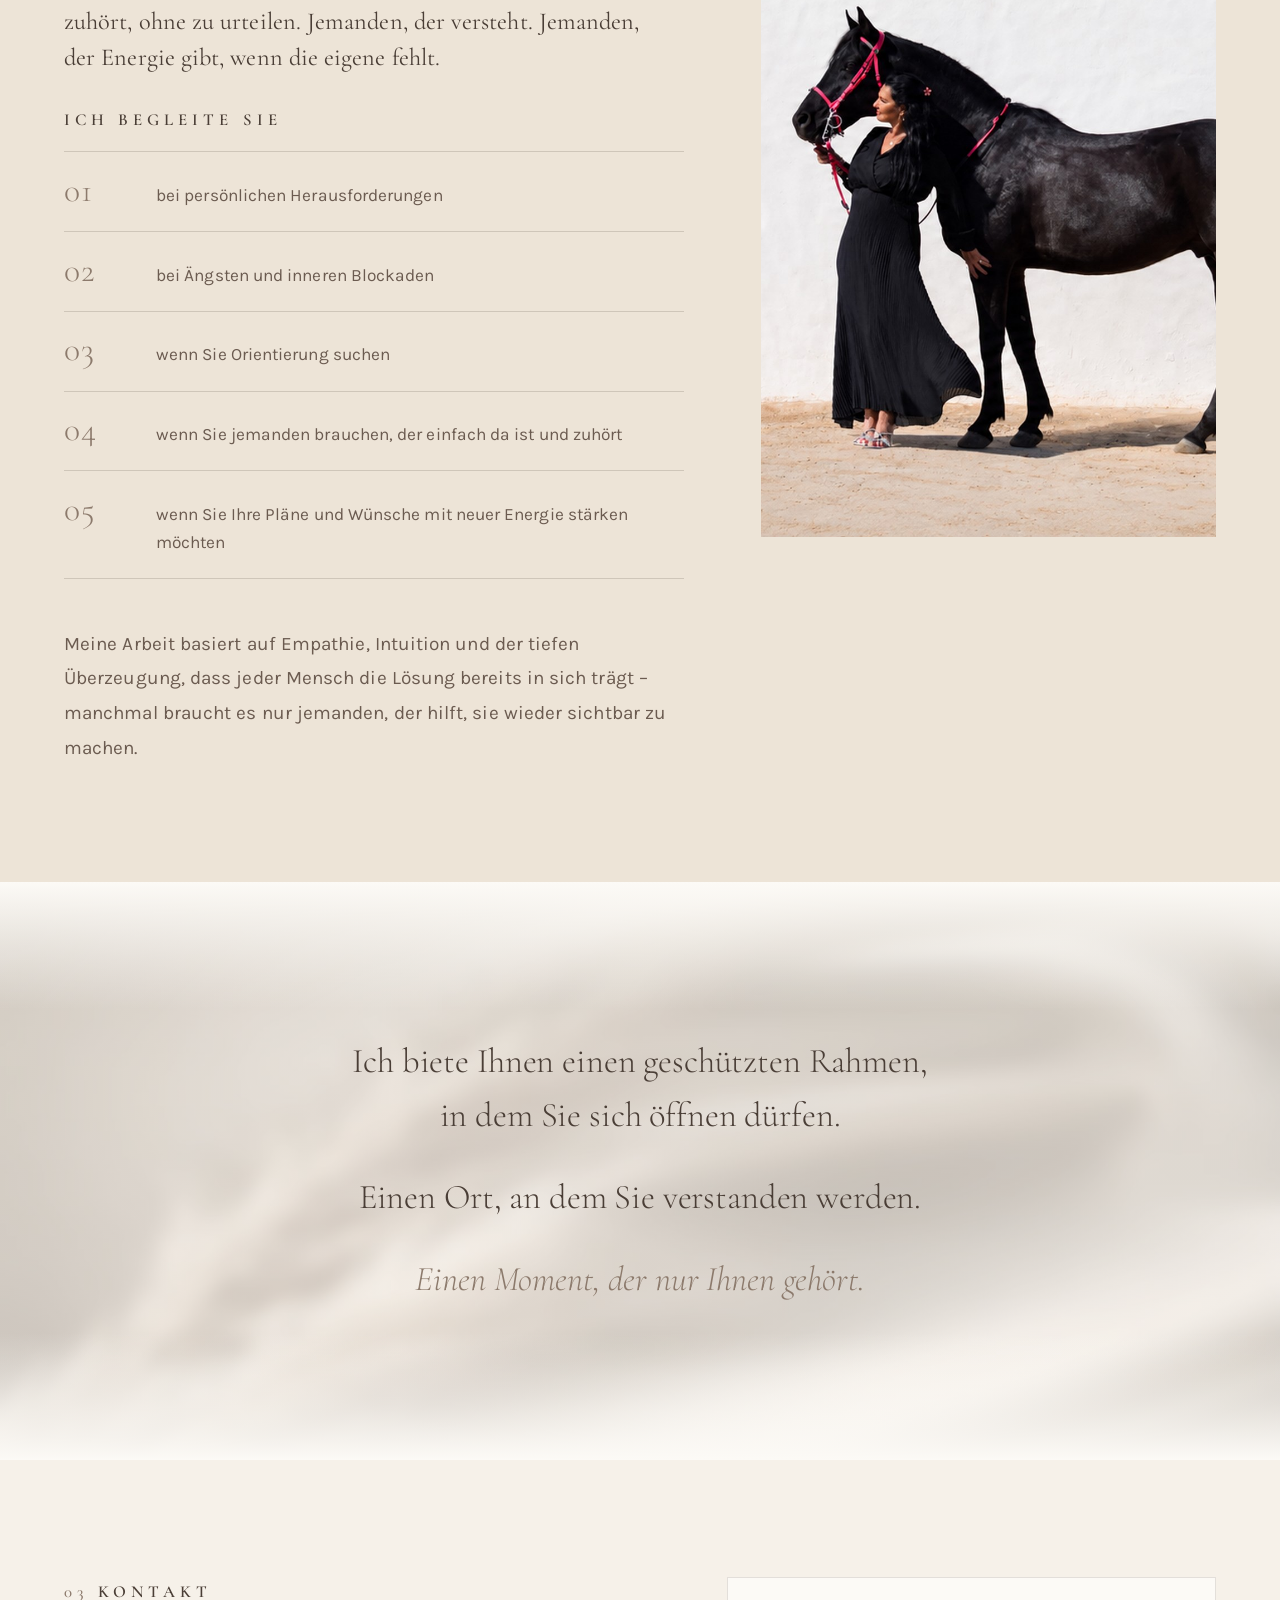
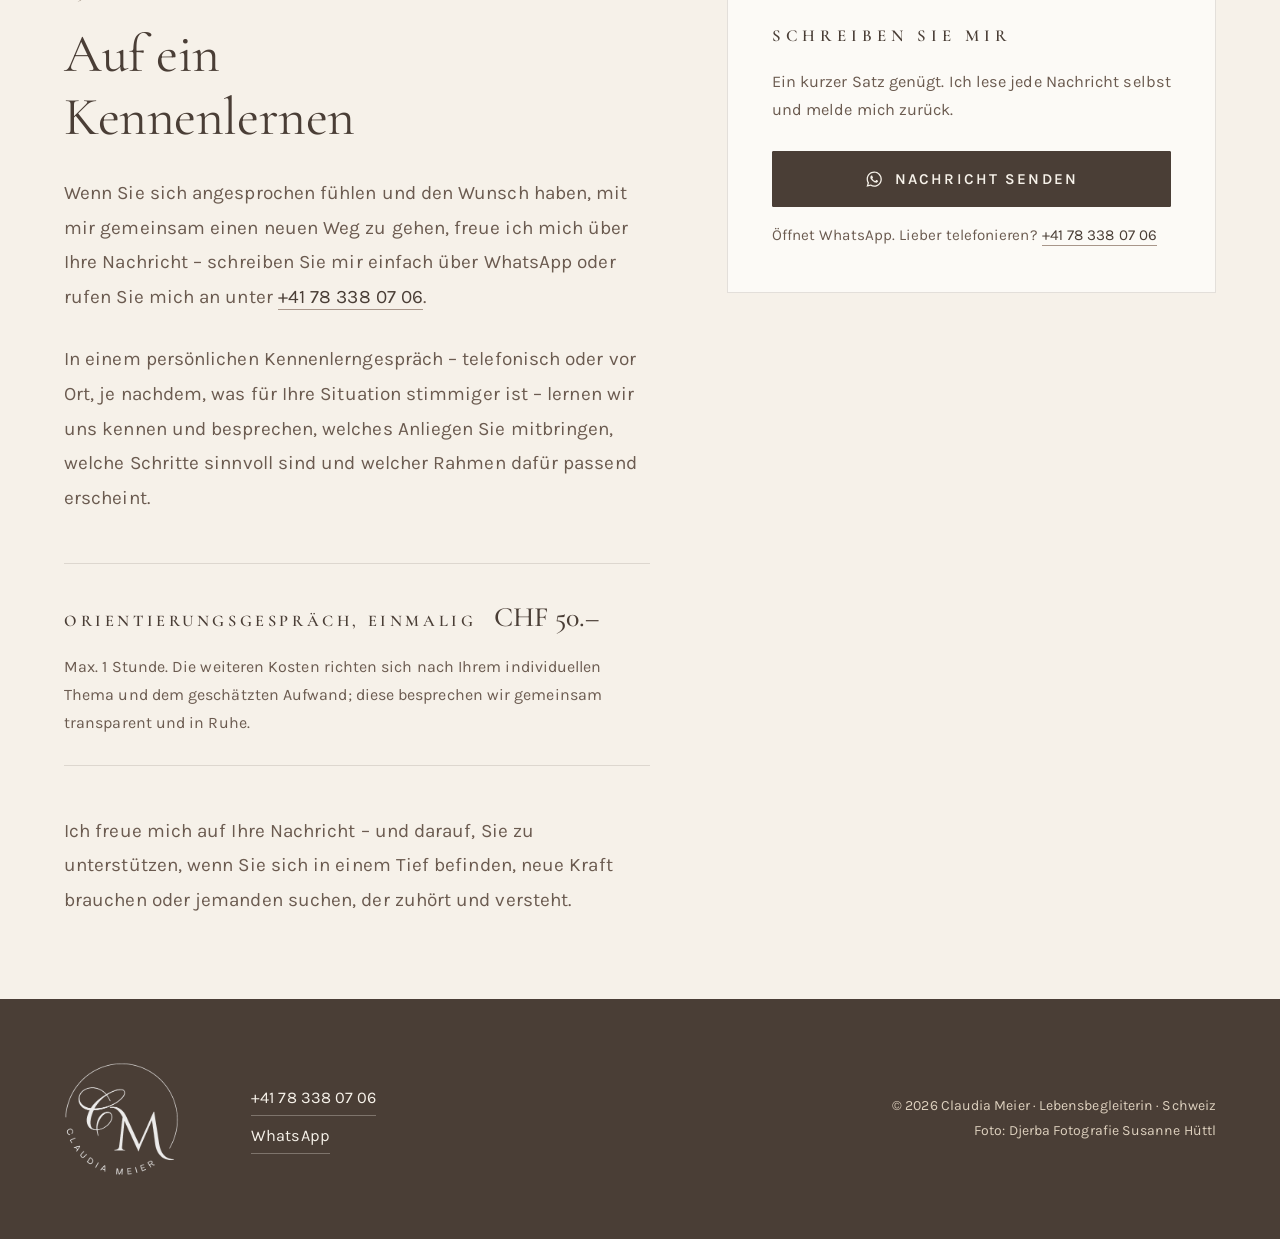
==== commit 81643679: "Correct the phone number to the mobile line +41 78 338 07 06 replaces the 058 number. 078 is a Swiss" ====
--- a/index.html
+++ b/index.html
@@ -130,7 +130,7 @@
       <h2 class="h2 reveal">Auf ein<br>Kennenlernen</h2>
 
       <div class="prose reveal">
-        <p>Wenn Sie sich angesprochen fühlen und den Wunsch haben, mit mir gemeinsam einen neuen Weg zu gehen, freue ich mich über Ihre Nachricht – schreiben Sie mir einfach über WhatsApp oder rufen Sie mich an unter <a class="link" href="tel:+41584481414">+41&nbsp;58&nbsp;448&nbsp;14&nbsp;14</a>.</p>
+        <p>Wenn Sie sich angesprochen fühlen und den Wunsch haben, mit mir gemeinsam einen neuen Weg zu gehen, freue ich mich über Ihre Nachricht – schreiben Sie mir einfach über WhatsApp oder rufen Sie mich an unter <a class="link" href="tel:+41783380706">+41&nbsp;78&nbsp;338&nbsp;07&nbsp;06</a>.</p>
         <p>In einem persönlichen Kennenlerngespräch – telefonisch oder vor Ort, je nachdem, was für Ihre Situation stimmiger ist – lernen wir uns kennen und besprechen, welches Anliegen Sie mitbringen, welche Schritte sinnvoll sind und welcher Rahmen dafür passend erscheint.</p>
       </div>
 
@@ -151,7 +151,7 @@
       <!-- WHATSAPP + TELEFON — die einzigen zwei Stellen mit der Nummer
            in diesem Block. Nummer wechseln: siehe README. -->
       <a class="btn btn--wa"
-         href="https://wa.me/41584481414?text=Guten%20Tag%20Frau%20Meier%2C%20ich%20habe%20Ihre%20Website%20gesehen%20und%20m%C3%B6chte%20gerne%20ein%20Erstgespr%C3%A4ch%20vereinbaren."
+         href="https://wa.me/41783380706?text=Guten%20Tag%20Frau%20Meier%2C%20ich%20habe%20Ihre%20Website%20gesehen%20und%20m%C3%B6chte%20gerne%20ein%20Erstgespr%C3%A4ch%20vereinbaren."
          target="_blank" rel="noopener">
         <svg class="btn__wa" viewBox="0 0 24 24" aria-hidden="true" focusable="false">
           <path fill="currentColor" d="M12.04 2C6.58 2 2.13 6.45 2.13 11.91c0 1.75.46 3.45 1.32 4.95L2 22l5.25-1.38a9.9 9.9 0 0 0 4.79 1.22h.01c5.46 0 9.91-4.45 9.91-9.91 0-2.65-1.03-5.14-2.9-7.01A9.82 9.82 0 0 0 12.04 2Zm0 18.13h-.01a8.2 8.2 0 0 1-4.18-1.15l-.3-.18-3.11.82.83-3.04-.2-.31a8.2 8.2 0 0 1-1.26-4.36c0-4.54 3.7-8.24 8.24-8.24 2.2 0 4.27.86 5.83 2.42a8.18 8.18 0 0 1 2.41 5.83c0 4.54-3.7 8.21-8.25 8.21Zm4.52-6.16c-.25-.12-1.47-.72-1.69-.81-.23-.08-.39-.12-.56.13-.16.24-.64.8-.78.97-.14.16-.29.18-.54.06-.25-.13-1.05-.39-1.99-1.23-.74-.66-1.23-1.47-1.38-1.72-.14-.25-.01-.38.11-.5.11-.11.25-.29.37-.43.13-.15.17-.25.25-.41.08-.17.04-.31-.02-.43-.06-.12-.56-1.34-.76-1.84-.2-.48-.4-.42-.56-.43h-.48c-.16 0-.43.06-.65.31-.22.25-.85.84-.85 2.04s.87 2.37.99 2.53c.12.16 1.72 2.62 4.16 3.68.58.25 1.03.4 1.39.51.58.19 1.11.16 1.53.1.47-.07 1.47-.6 1.67-1.18.21-.58.21-1.07.15-1.18-.06-.11-.22-.17-.47-.29Z"/>
@@ -160,7 +160,7 @@
       </a>
 
       <p class="action__note">Öffnet WhatsApp. Lieber telefonieren?
-        <a class="link" href="tel:+41584481414">+41&nbsp;58&nbsp;448&nbsp;14&nbsp;14</a></p>
+        <a class="link" href="tel:+41783380706">+41&nbsp;78&nbsp;338&nbsp;07&nbsp;06</a></p>
     </div>
   </div>
 </section>
@@ -170,8 +170,8 @@
   <div class="foot__inner">
     <img class="foot__logo" src="images/cm-logo.png" alt="Claudia Meier" loading="lazy" width="150" height="148">
     <div class="foot__contact">
-      <a href="tel:+41584481414">+41 58 448 14 14</a>
-      <a href="https://wa.me/41584481414" target="_blank" rel="noopener">WhatsApp</a>
+      <a href="tel:+41783380706">+41 78 338 07 06</a>
+      <a href="https://wa.me/41783380706" target="_blank" rel="noopener">WhatsApp</a>
     </div>
     <p class="foot__copy">&copy; <span id="year">2026</span> Claudia Meier · Lebensbegleiterin · Schweiz<br>
       Foto: Djerba Fotografie Susanne Hüttl</p>
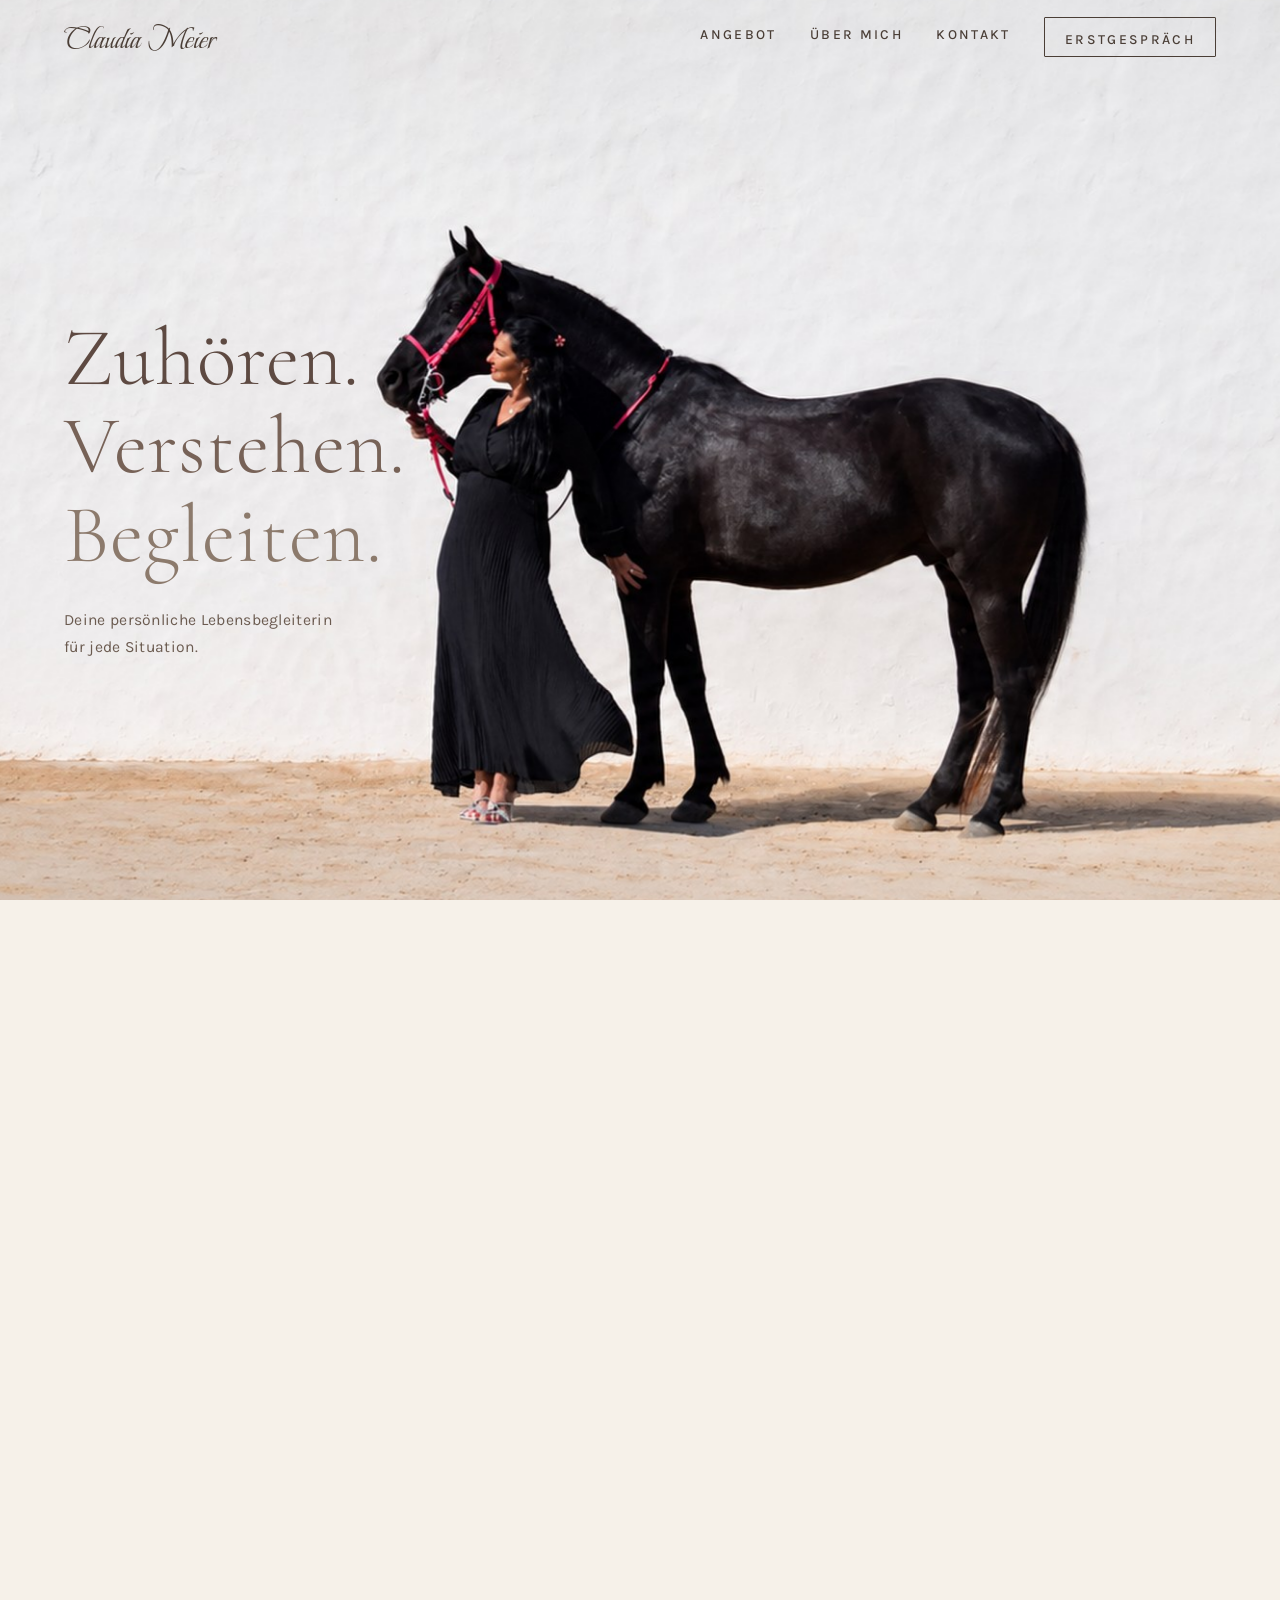
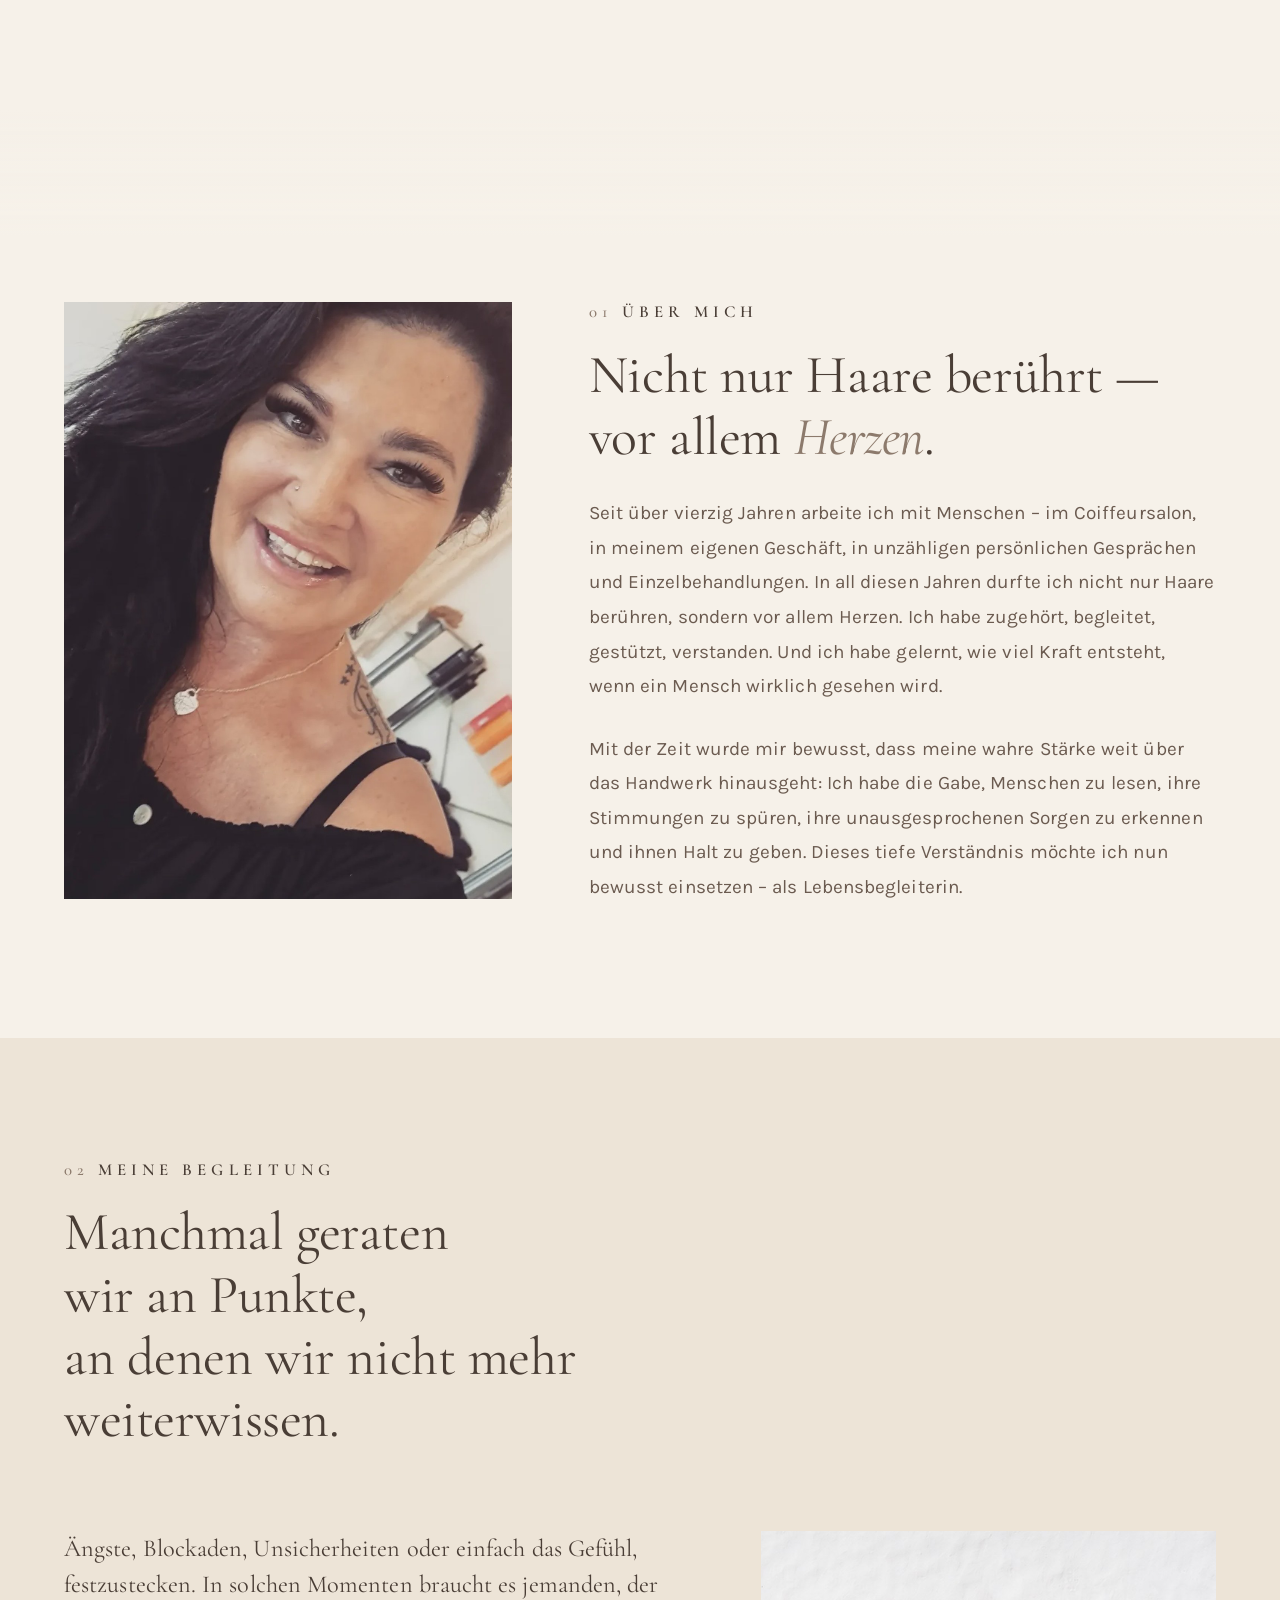
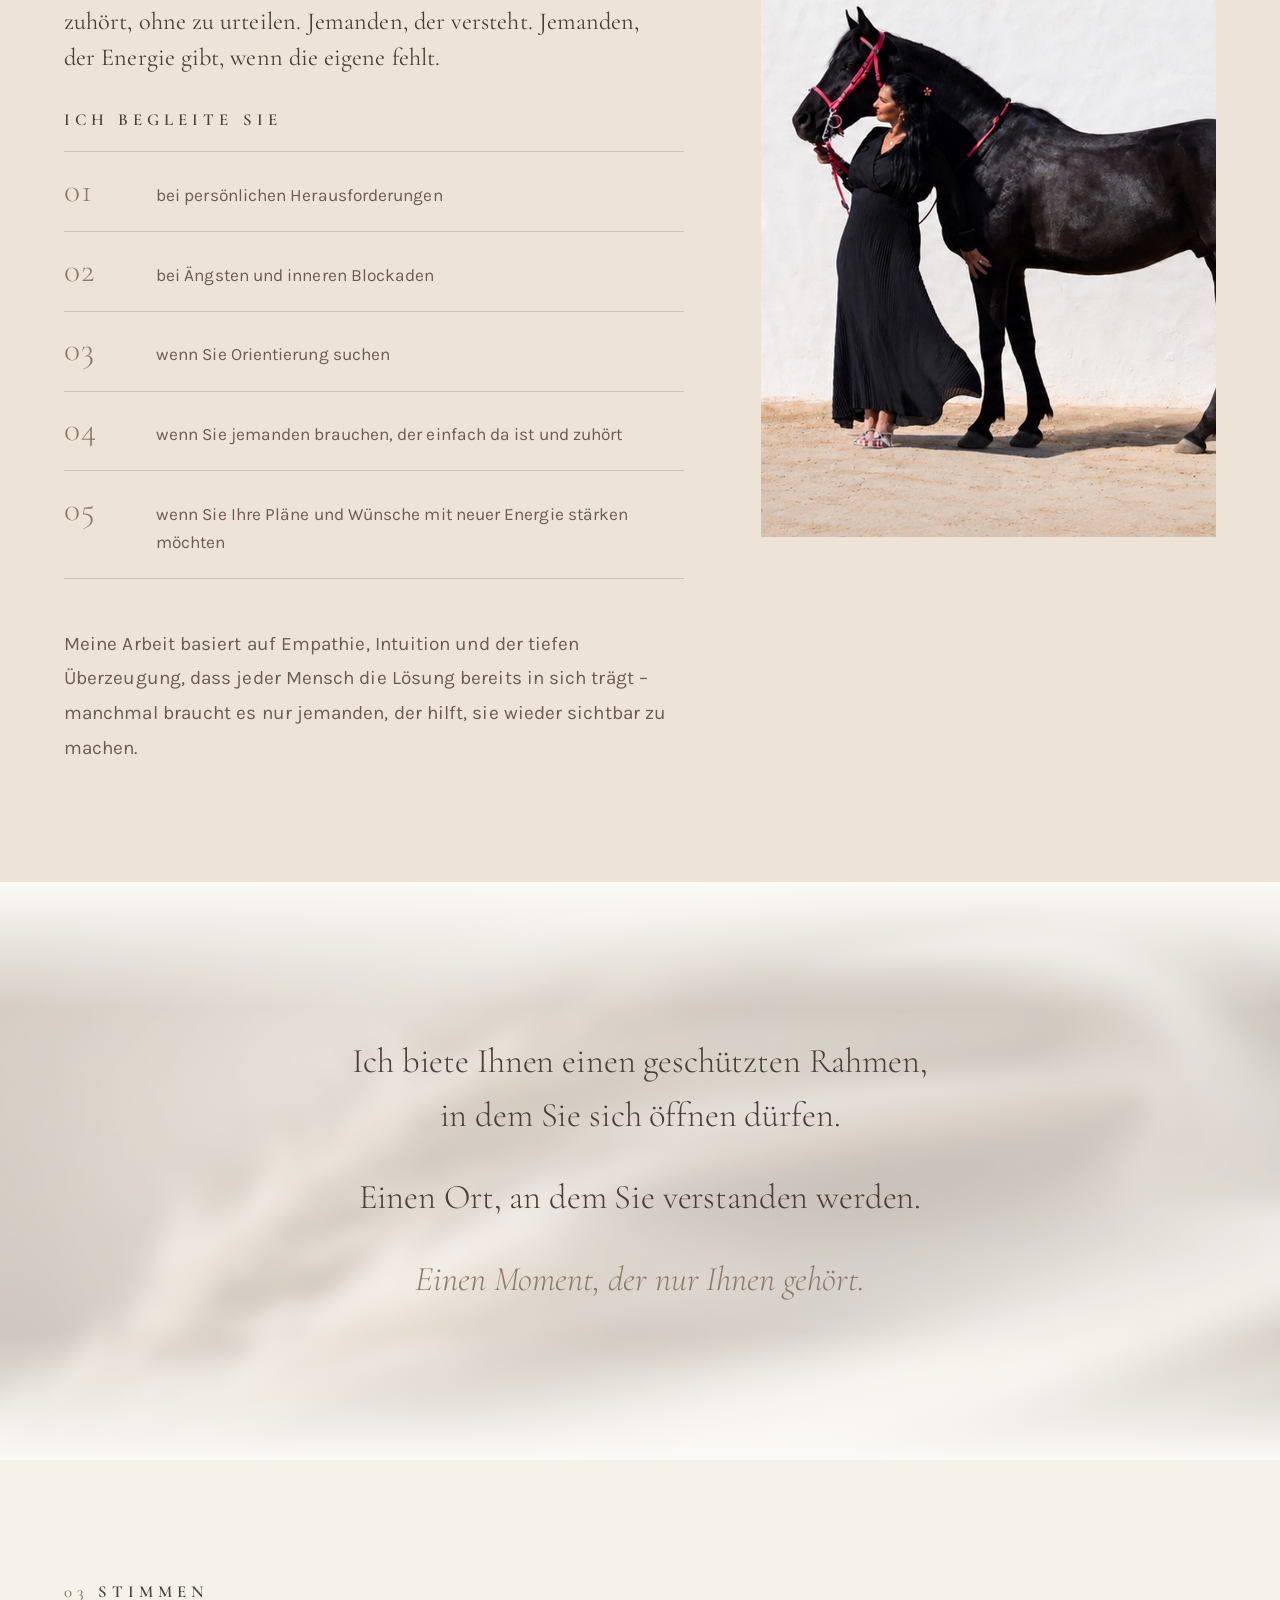
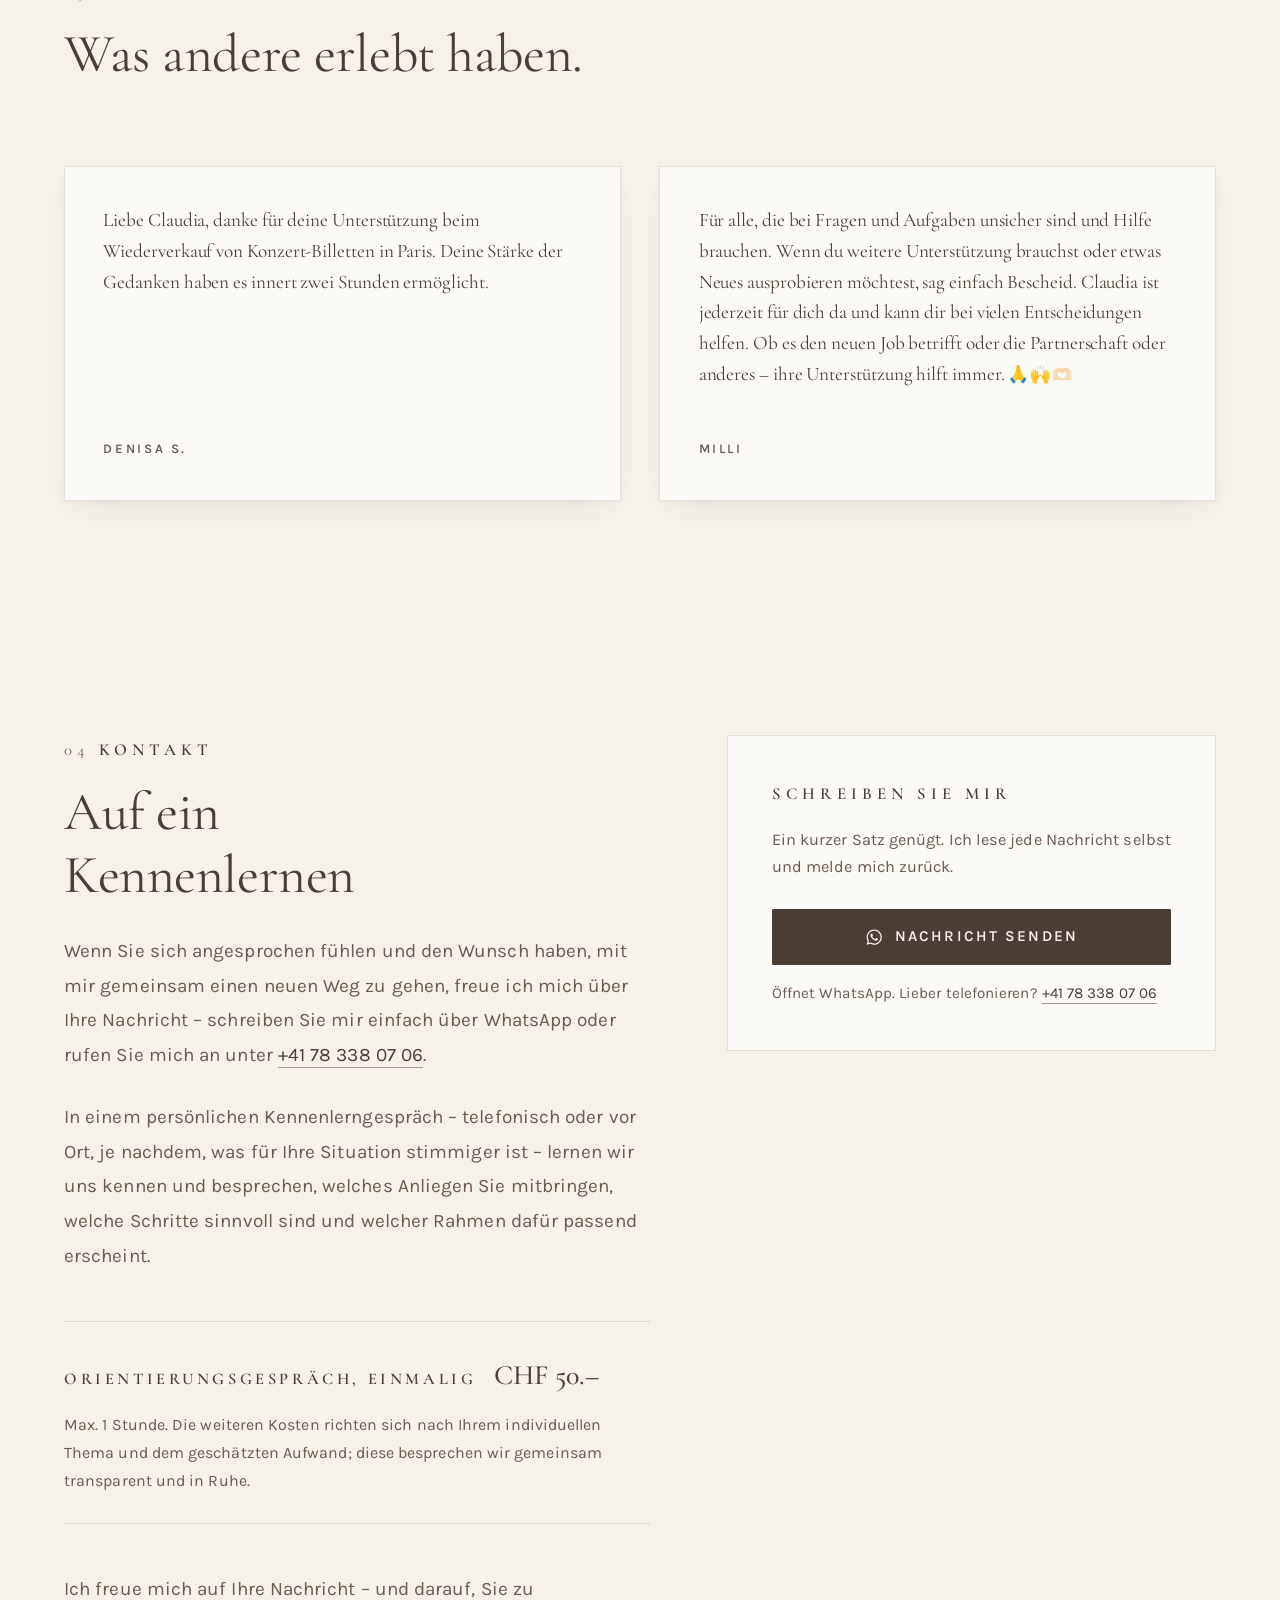
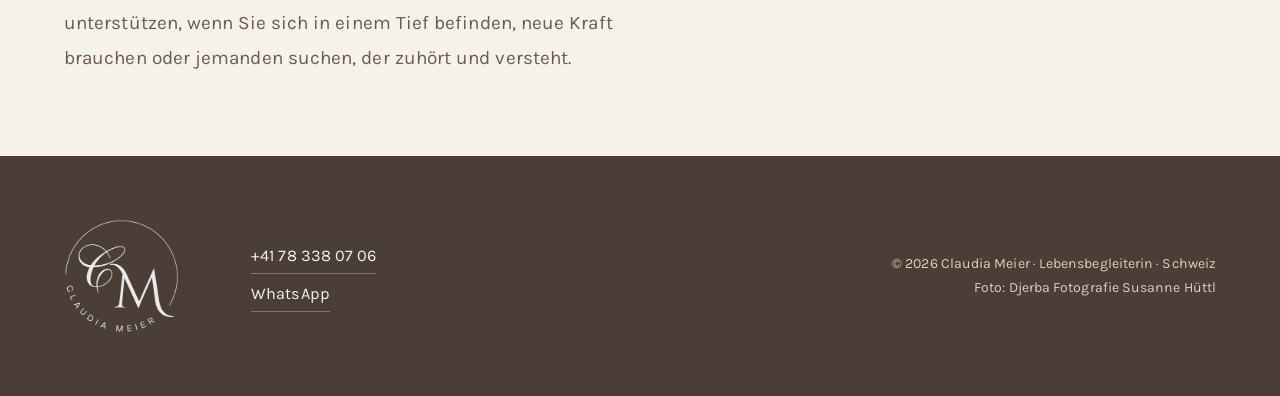
==== commit 566ee83c: "Add the Stimmen section with the two client messages Two real messages, set as a pair of panels: a h" ====
--- a/index.html
+++ b/index.html
@@ -122,11 +122,42 @@
   </blockquote>
 </section>
 
+<!-- ============ STIMMEN ============ -->
+<section class="stimmen" id="stimmen">
+  <div class="stimmen__inner">
+    <p class="eyebrow reveal"><span>03</span> Stimmen</p>
+    <h2 class="h2 reveal">Was andere erlebt haben.</h2>
+
+    <div class="stimmen__grid">
+      <figure class="stimme reveal">
+        <blockquote>
+          <p>Liebe Claudia, danke für deine Unterstützung beim Wiederverkauf von
+             Konzert-Billetten in Paris. Deine Stärke der Gedanken haben es innert
+             zwei Stunden ermöglicht.</p>
+        </blockquote>
+        <figcaption>Denisa&nbsp;S.</figcaption>
+      </figure>
+
+      <figure class="stimme reveal">
+        <blockquote>
+          <p>Für alle, die bei Fragen und Aufgaben unsicher sind und Hilfe brauchen.
+             Wenn du weitere Unterstützung brauchst oder etwas Neues ausprobieren
+             möchtest, sag einfach Bescheid. Claudia ist jederzeit für dich da und
+             kann dir bei vielen Entscheidungen helfen. Ob es den neuen Job betrifft
+             oder die Partnerschaft oder anderes – ihre Unterstützung hilft immer.
+             <span class="stimme__emoji">🙏🙌🫶🏻</span></p>
+        </blockquote>
+        <figcaption>Milli</figcaption>
+      </figure>
+    </div>
+  </div>
+</section>
+
 <!-- ============ KONTAKT ============ -->
 <section class="kontakt" id="kontakt">
   <div class="kontakt__grid">
     <div class="kontakt__text">
-      <p class="eyebrow reveal"><span>03</span> Kontakt</p>
+      <p class="eyebrow reveal"><span>04</span> Kontakt</p>
       <h2 class="h2 reveal">Auf ein<br>Kennenlernen</h2>
 
       <div class="prose reveal">
--- a/css/style.css
+++ b/css/style.css
@@ -293,6 +293,41 @@
 .quote__text p:last-child{margin-bottom:0}
 .quote__text em{font-style:italic;color:var(--clay)}
 
+/* ---------------------------------------------------------
+   Stimmen — real client words. A fine rule all round and a
+   soft warm shadow lift each one off the page; the card sits
+   a shade lighter than the ground behind it rather than in a
+   different colour.
+   --------------------------------------------------------- */
+
+.stimmen{background:var(--cream);padding:var(--s6) 0}
+.stimmen__inner{max-width:1440px;margin-inline:auto;padding-inline:var(--gutter)}
+.stimmen .h2{margin-bottom:var(--s5)}
+.stimmen__grid{
+  display:grid;grid-template-columns:repeat(2,minmax(0,1fr));
+  gap:clamp(1.5rem,3vw,2.5rem);align-items:stretch;
+}
+.stimme{
+  /* equal height, with the name pinned to the foot of each card, so two
+     quotes of different length still read as a pair */
+  display:flex;flex-direction:column;
+  margin:0;background:var(--ivory);
+  border:1px solid rgba(74,62,54,.13);
+  padding:clamp(1.9rem,3vw,2.6rem);
+  box-shadow:0 1px 2px rgba(74,62,54,.04), 0 10px 28px -12px rgba(74,62,54,.14);
+}
+.stimme blockquote{margin:0;flex:1}
+.stimme blockquote p{
+  margin:0;font-family:var(--f-display);font-weight:400;
+  font-size:clamp(1.15rem,1.5vw,1.35rem);line-height:1.6;
+  letter-spacing:-.004em;color:var(--espresso);
+}
+.stimme__emoji{font-size:.86em;letter-spacing:.06em;white-space:nowrap}
+.stimme figcaption{
+  margin-top:var(--s4);font-size:.82rem;font-weight:600;
+  letter-spacing:.2em;text-transform:uppercase;color:var(--umber);
+}
+
 .kontakt{background:var(--cream);padding:var(--s6) 0 clamp(4rem,9vh,6rem)}
 .kontakt__grid{
   max-width:1440px;margin-inline:auto;padding-inline:var(--gutter);
@@ -355,6 +390,8 @@
 
 @media (max-width:900px){
   .ueber__grid,.angebot__grid,.kontakt__grid{grid-template-columns:1fr;gap:var(--s4)}
+  .stimmen__grid{grid-template-columns:1fr;gap:var(--s3)}
+  .stimmen .h2{margin-bottom:var(--s4)}
   .kontakt__action,.angebot__shot{position:static}
   .ueber__shot,.angebot__shot{max-width:440px}
   .angebot__head{margin-bottom:var(--s4)}
@@ -420,7 +457,8 @@
   .nav{display:none}
   body{background:#fff;color:#000}
   .stage{height:auto}.stage__pin{position:relative;height:auto}
-  .angebot,.quote,.ueber,.kontakt{background:#fff}
+  .angebot,.quote,.ueber,.kontakt,.stimmen{background:#fff}
+  .stimme{box-shadow:none;border:1px solid #999}
   .foot{background:#fff;color:#000}
   html.js .reveal{opacity:1;transform:none}
 }
